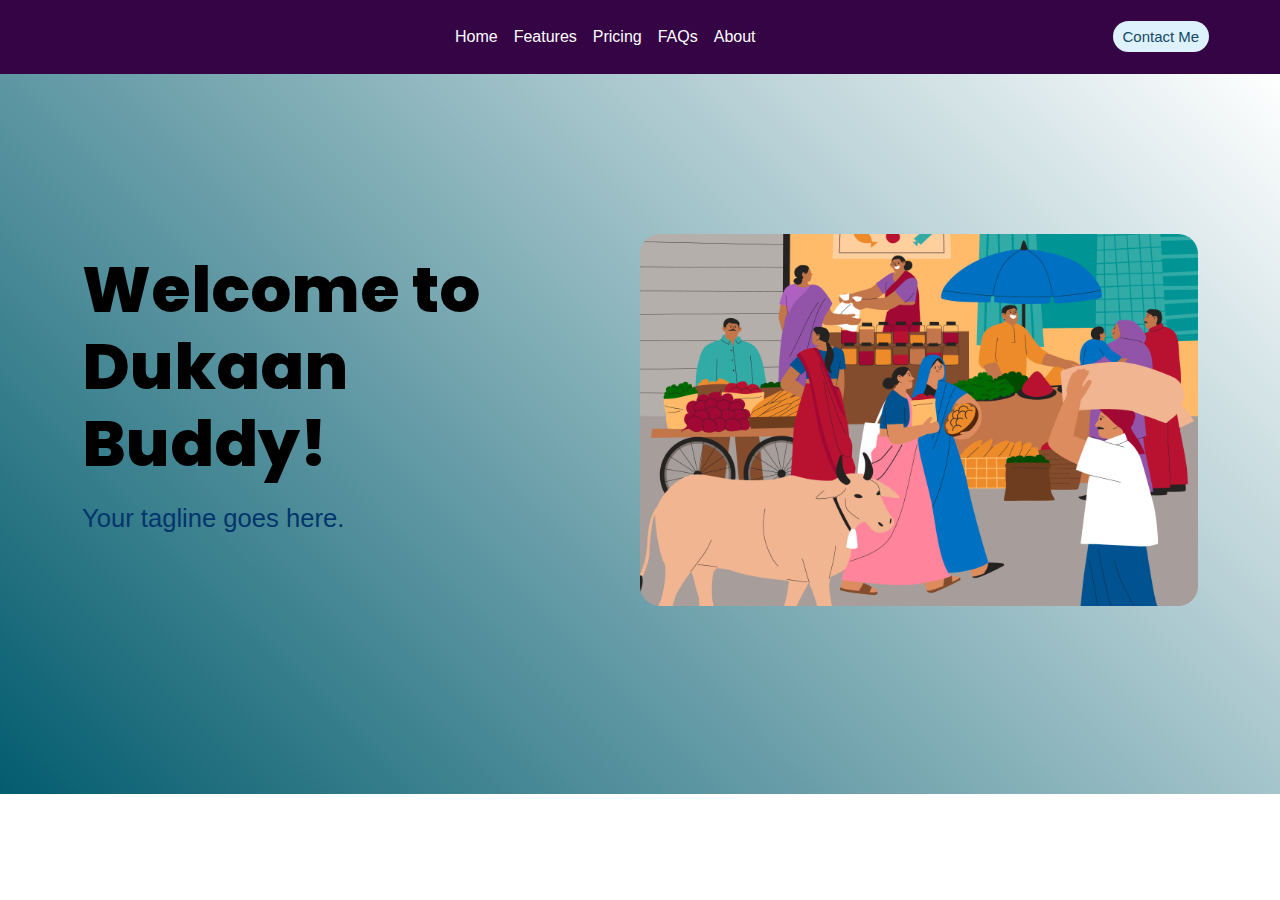
==== index.html @ 72bef822 "first commit" ====
<!DOCTYPE html>
<html lang="en">
<head>
    <meta charset="UTF-8">
    <meta name="viewport" content="width=device-width, initial-scale=1.0">
    <title>Dukaan Buddy</title>
    <link rel="stylesheet" href="https://cdn.jsdelivr.net/npm/bootstrap@5.3.0-alpha1/dist/css/bootstrap.min.css">
    <link rel="stylesheet" href="css/styles.css">
    <link rel="stylesheet" href="css/mediaqueries.css">
    <link rel="preconnect" href="https://fonts.googleapis.com">
    <link rel="preconnect" href="https://fonts.gstatic.com"  crossorigin>
    <link href="https://fonts.googleapis.com/css2?    family=Bevan:ital@0;1&family=Poppins:ital,wght@0,100;0,200;0,    300;0,400;0,500;0,600;0,700;0,800;0,900;1,100;1,200;1,300;1,    400;1,500;1,600;1,700;1,800;1,900&display=swap"     rel="stylesheet">

</head>
<body>
    <header>
        <nav class="navbar navbar-expand-lg">
            <div class="container">
                <a class="navbar-brand" href="#home">
                    <img src="images/dukan-buddy-logo.png" alt="">
                </a>
                <button class="navbar-toggler" type="button" data-bs-toggle="collapse" data-bs-target="#navbarNav" aria-controls="navbarNav" aria-expanded="false" aria-label="Toggle navigation">
                    <span class="navbar-toggler-icon"></span>
                </button>
                <div class="collapse navbar-collapse" id="navbarNav">
                    <ul class="navbar-nav mx-auto">
                        <li class="nav-item">
                            <a class="nav-link" href="#home">Home</a>
                        </li>
                        <li class="nav-item">
                            <a class="nav-link" href="#features">Features</a>
                        </li>
                        <li class="nav-item">
                            <a class="nav-link" href="#pricing">Pricing</a>
                        </li>
                        <li class="nav-item">
                            <a class="nav-link" href="#faq">FAQs</a>
                        </li>
                        <li class="nav-item">
                            <a class="nav-link" href="#about">About</a>
                        </li>
                    </ul>
                    <ul class="navbar-nav ms-auto">
                        <li class="nav-item">
                            <button class="contact-btn nav-link" href="#contact">Contact Me</button>
                        </li>
                    </ul>
                </div>
            </div>
        </nav>
    </header>

    <!-- Home Section -->
    <section id="home">
        <div class="container">
            <div class="home-text">
                <h1>Welcome to Dukaan Buddy!</h1>
                <p>Your tagline goes here.</p>
            </div>
            <div class="home-image">
                <img src="images/art.jpg" alt="Home Image" class="img-fluid">
            </div>
        </div>
        <div class="image-text-overlay"></div>
    </section>

    
    <script src="https://code.jquery.com/jquery-3.6.0.slim.min.js"></script>
    <script src="https://cdn.jsdelivr.net/npm/@popperjs/core@2.11.6/dist/umd/popper.min.js"></script>
    <script src="https://cdn.jsdelivr.net/npm/bootstrap@5.3.0-alpha1/dist/js/bootstrap.min.js"></script>

</body>
</html>
---- css/styles.css ----
/* General styles */
body {
    font-family: 'Roboto', sans-serif;
    line-height: 1.6;
    color: rgb(0, 0, 0);
    margin: 0;
    padding: 0;
}

h1, h2 {
    font-weight: normal;
    margin: 0 0 1rem 0;
}

p {
    margin: 0 0 1.5rem 0;
}

a {
    color: #007bff;
    text-decoration: none;
}

a:hover {
    text-decoration: underline;
}

ul {
    list-style-type: none;
    padding: 0;
    margin: 0;
}

li {
    margin: 0.5rem 0;
}

/* Navbar styles */
.navbar-brand {
    padding: 0;
}

.navbar-brand img {
    height: 3rem;
}

.navbar {
    /* background-color: #648094;        */
    /* background-color: rgb(1, 1, 40);     */
    background-color: rgb(52 4 69);    

}

.navbar-nav a {
    color: white;
}

.contact-btn {
    background-color: #DDF2FD;
    color: #164863;
    padding: 0.23rem 1rem;
    border: none;
    border-radius: 2.2rem;
    cursor: pointer;
    text-align: center;
    transition: background-color 0.3s;
    width: 113%;
    font-size: 15px;
}

.contact-btn:hover {
    background-color: #9BBEC8;
    color: #DDF2FD;
}



/* Home section styles */
#home {
    position: relative;
    padding: 10rem 0;
    height: 45rem;
    background: linear-gradient(45deg, #035c6e, white);
}

#home .container {
    display: flex;
    align-items: center;
    justify-content: space-between;
}

#home .home-text {
    max-width: 45%;
    margin-right: 2rem;
    color: white;
}

#home .home-text h1 {
    color: black;
    font-family: "Poppins", sans-serif;
    font-weight: 800;
    font-style: normal;
    font-size: 4rem;
    margin-bottom: 1rem;
}

#home .home-text p {
    color: #01356c;
    font-size: 1.6rem;
    margin-bottom: 3rem;
}

#home .home-image {
    max-width: 50%;
    border-radius: 0.25rem;
    margin-left: auto;
}

#home img{
    border-radius: 20px;
}
---- css/mediaqueries.css ----
@media (min-width: 992px) {
    .navbar-nav.mx-auto {
        width: 100%;
        justify-content: center;
    }
}

@media (max-width: 991.98px) {
    .contact-btn {
        width: 20%;
        text-align: center;
    }
}

@media (max-width: 767.98px) {
    #home h1 {
        font-size: 2rem;
    }

    #home p {
        font-size: 1.2rem;
    }

    #home img {
        width: 100%;
    }

    h1 {
        font-size: 2.5rem;
    }
}

/* @media screen and (max-width: 768px) {
} */

@media screen and (max-width: 480px) {
    h1 {
        font-size: 2rem;
    }
}

@media screen and (max-width: 320px) {
    h1 {
        font-size: 1.5rem;
    }
}
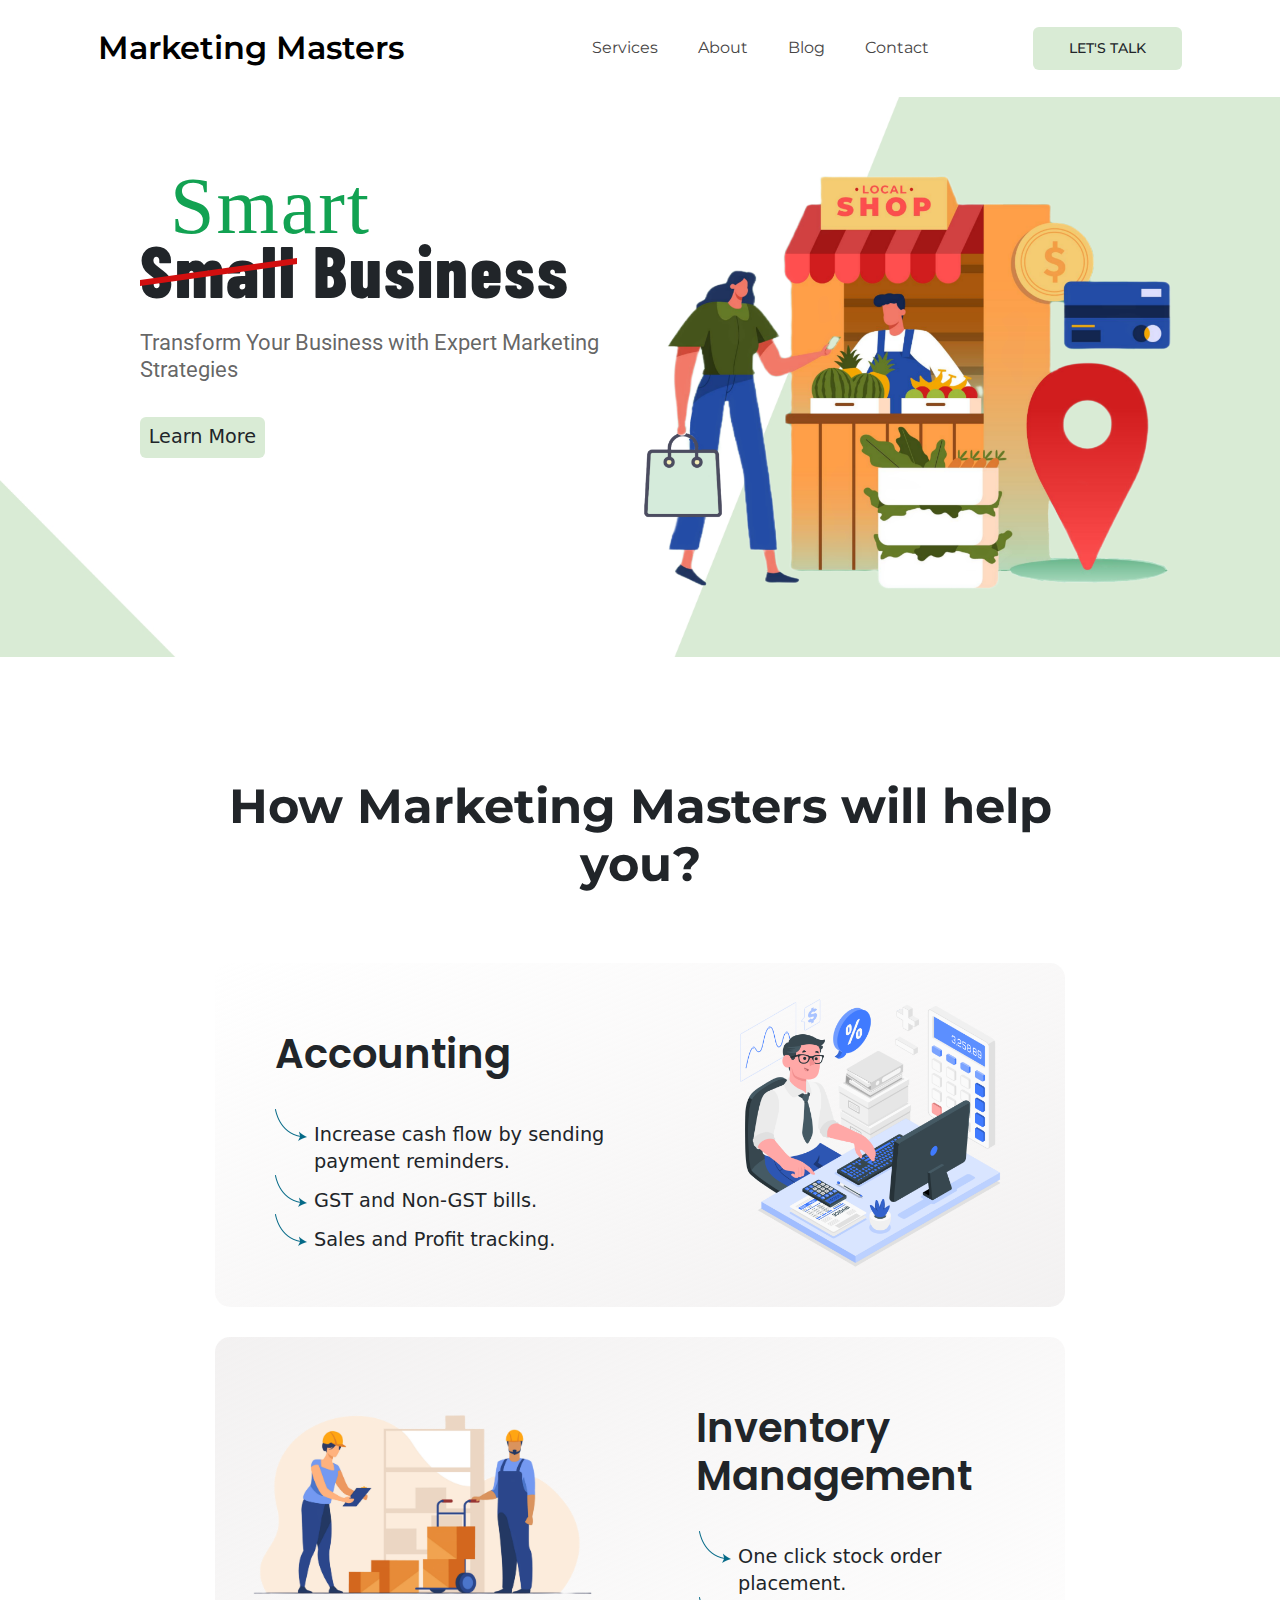
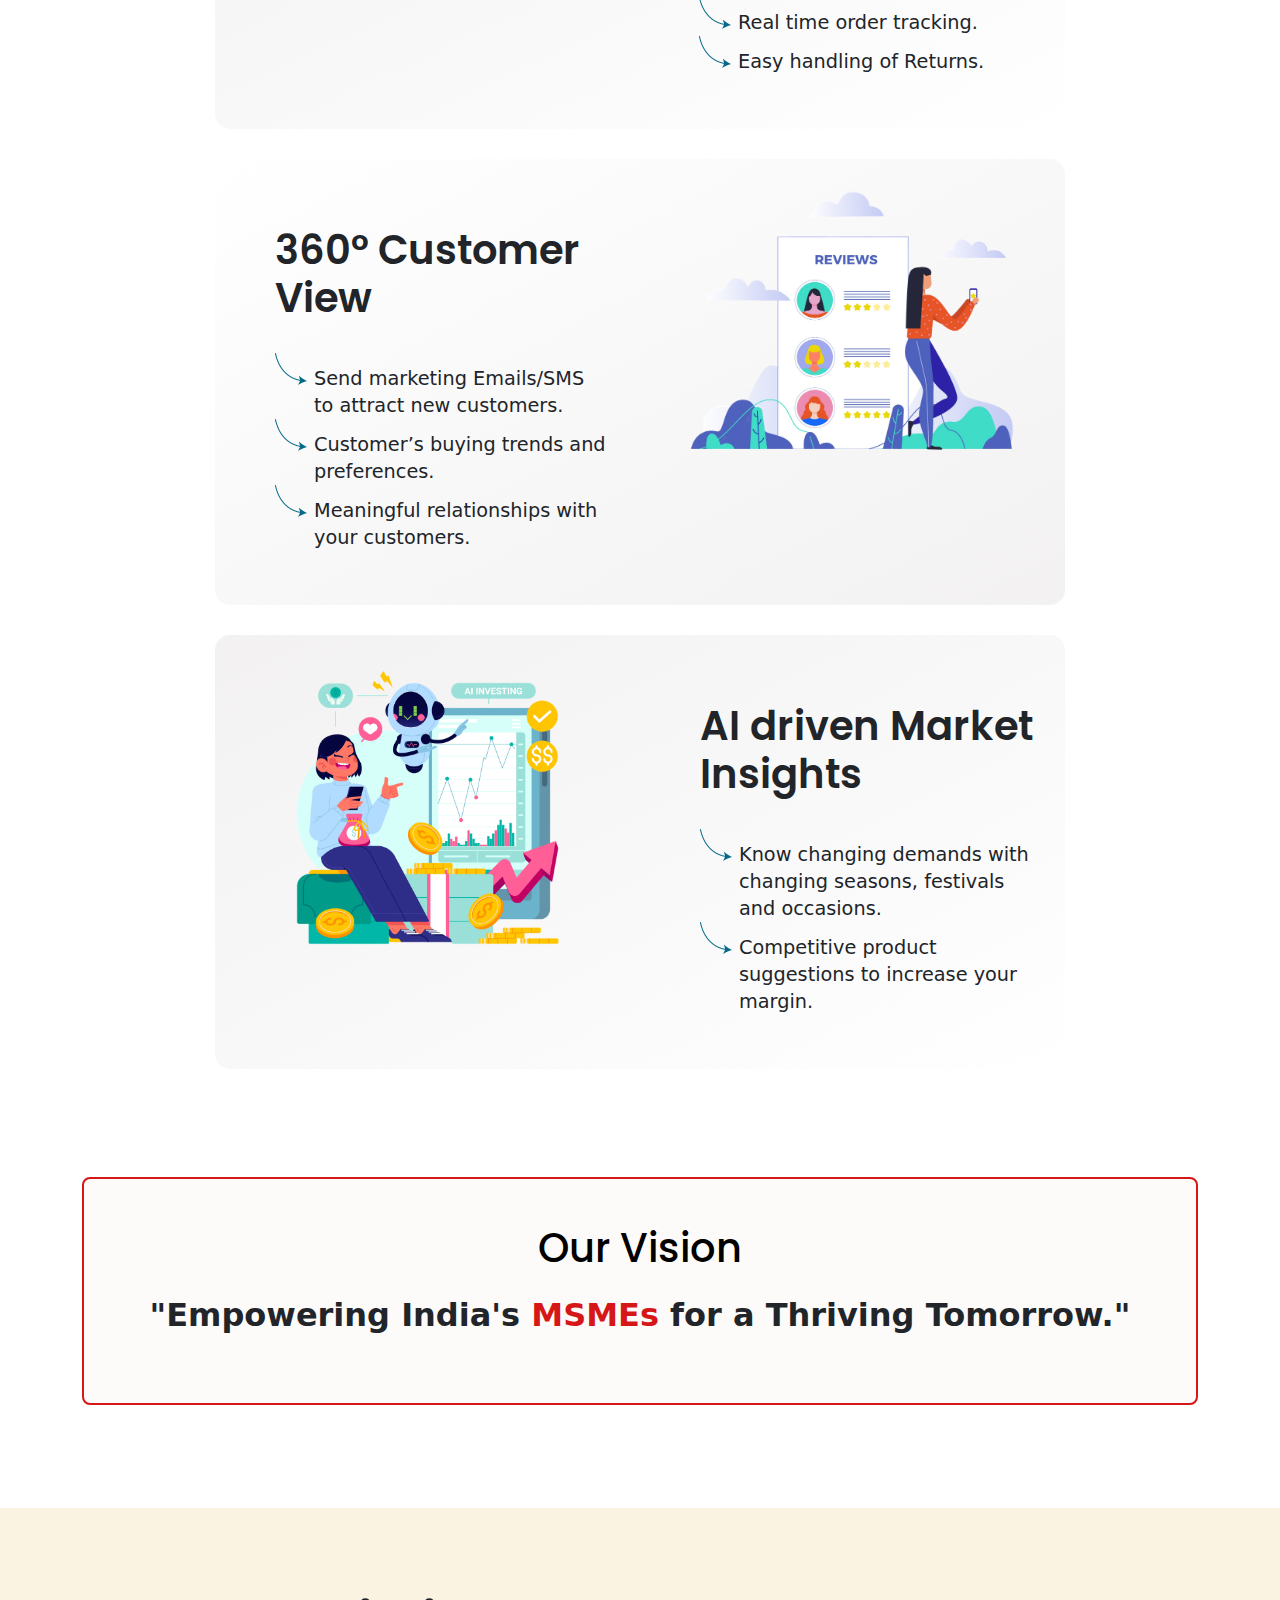
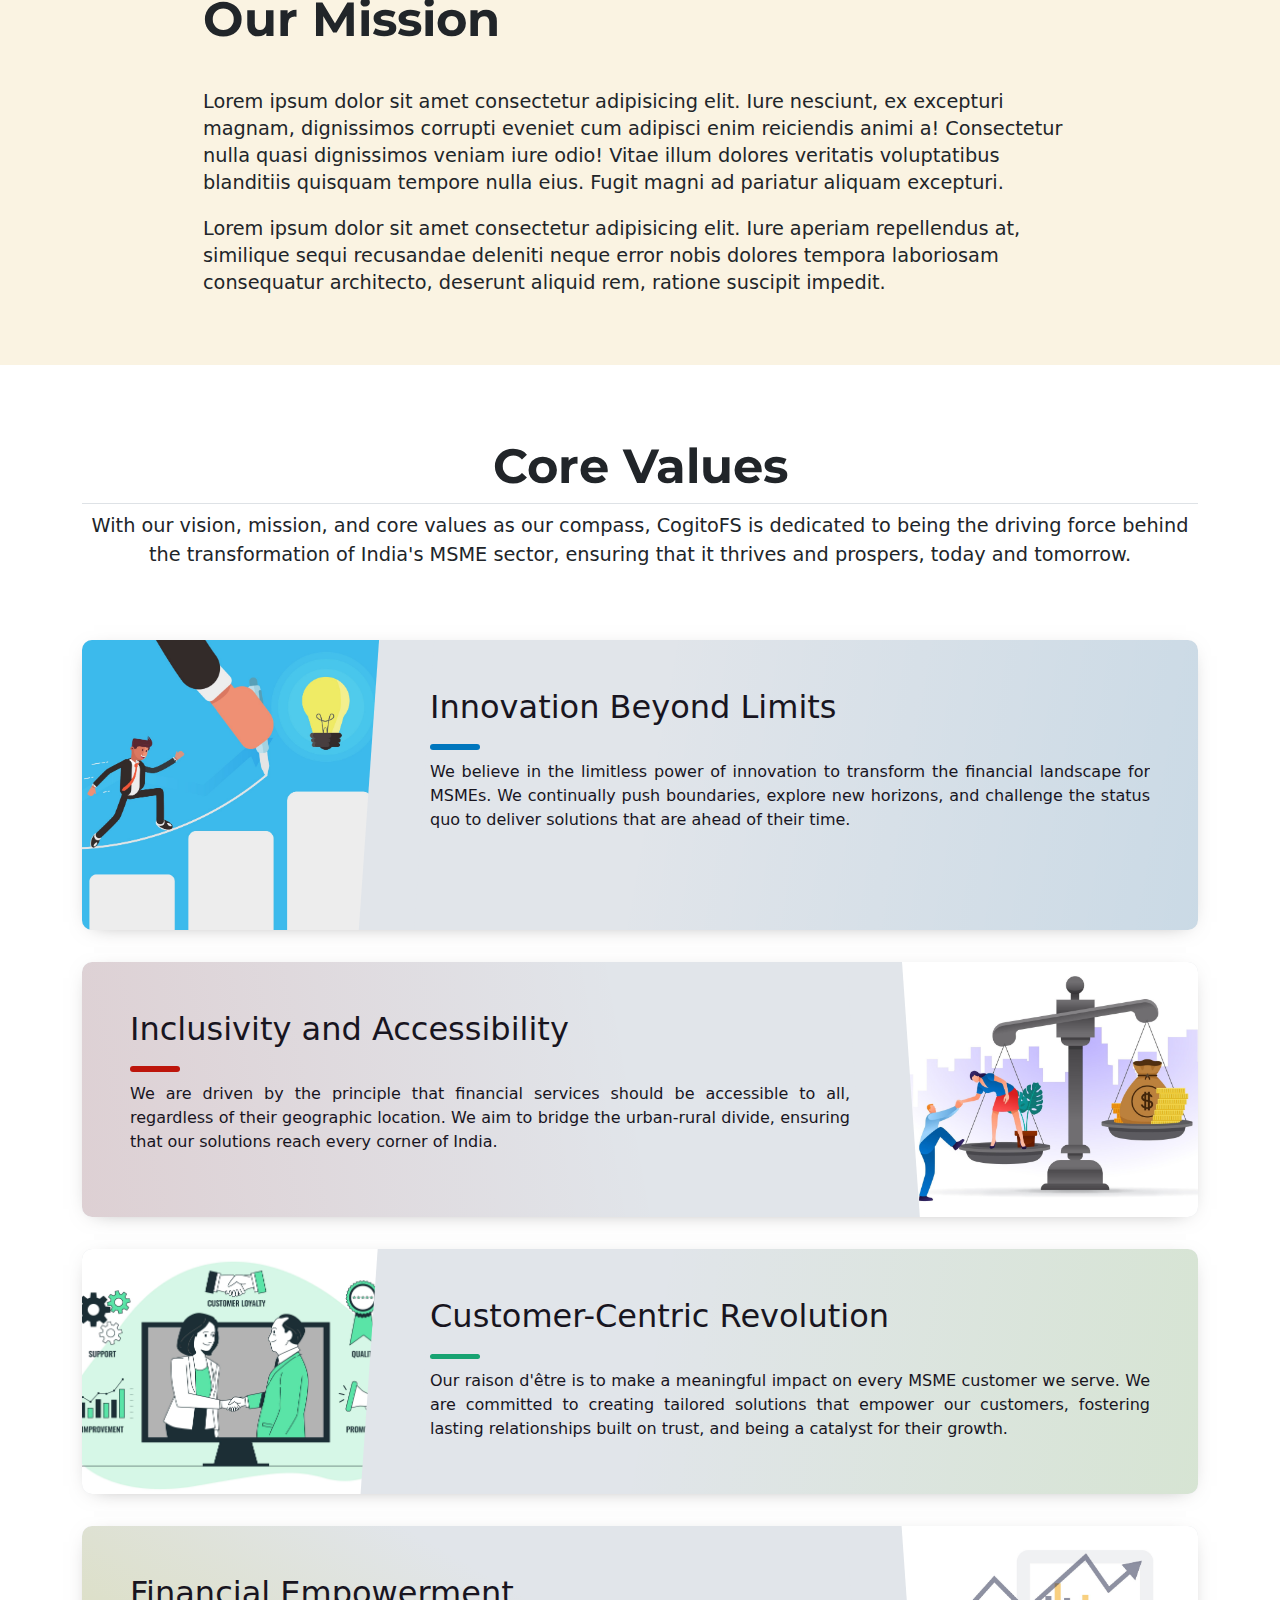
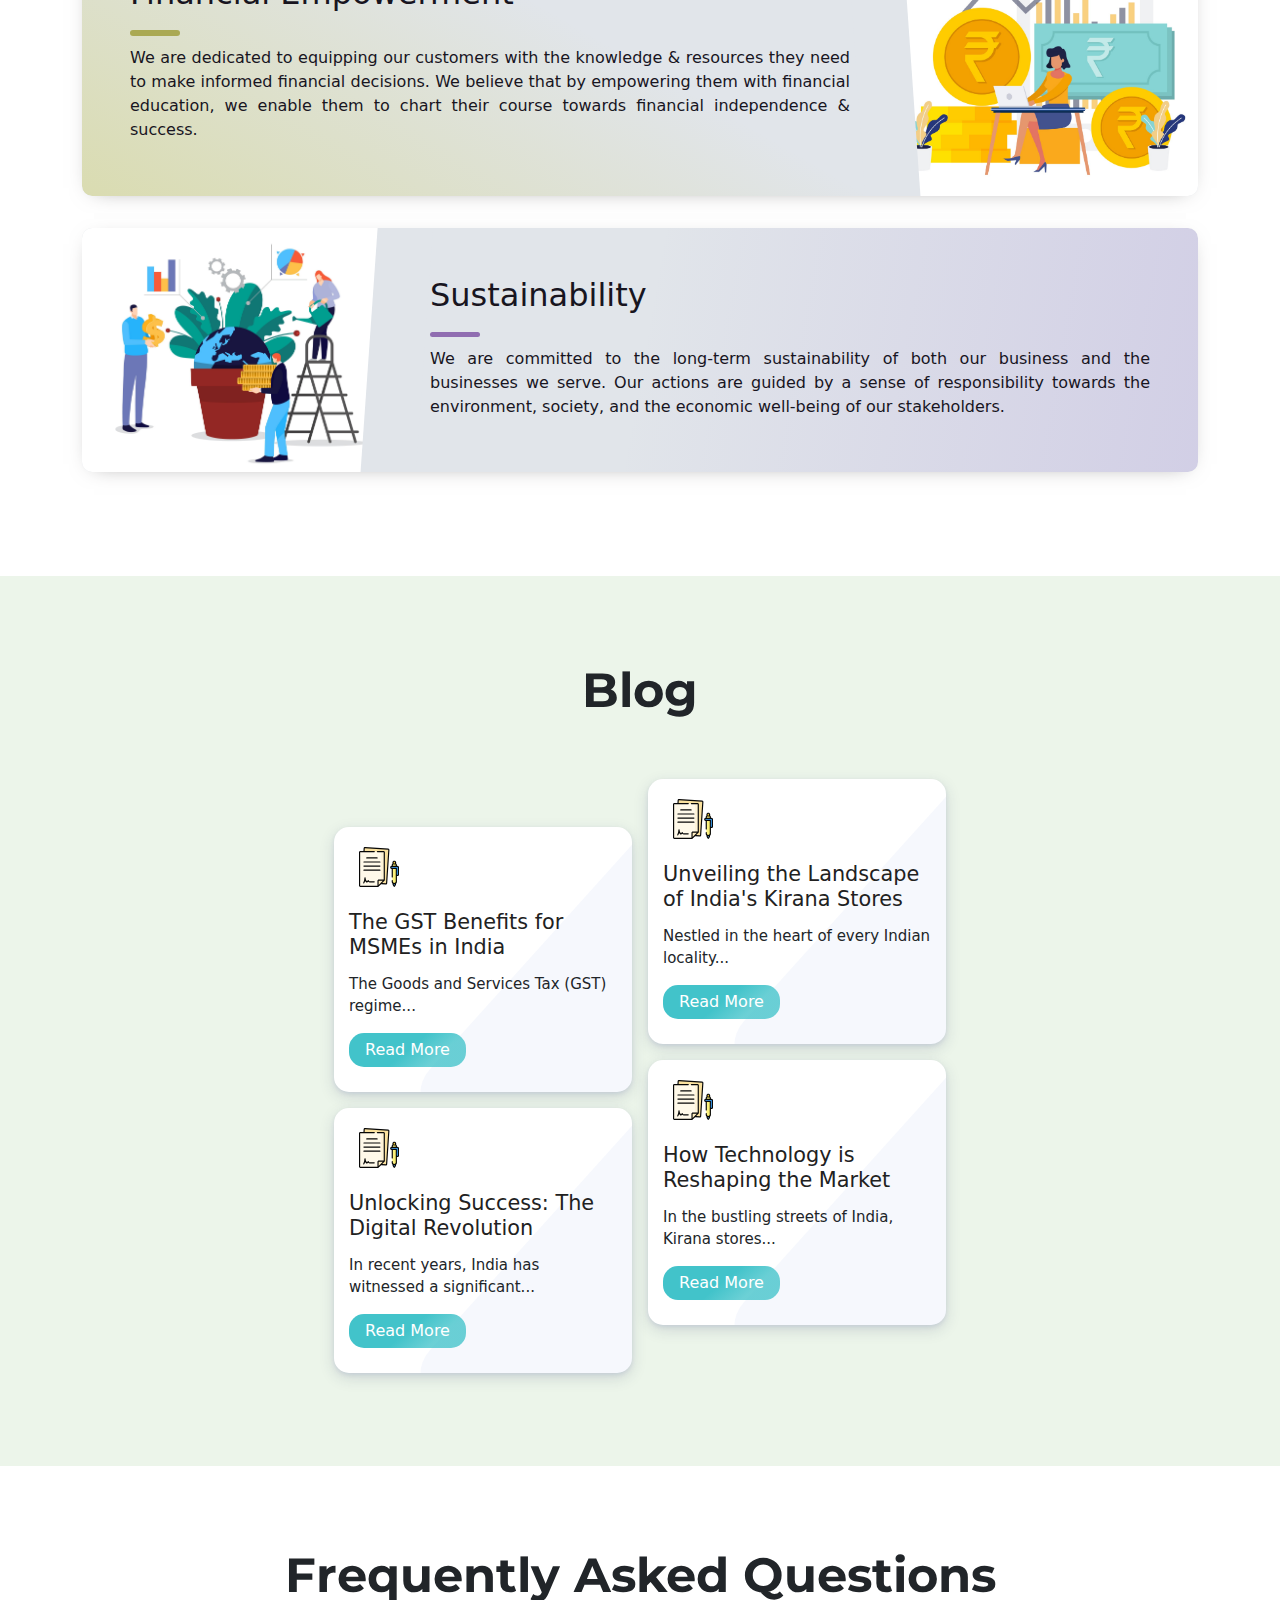
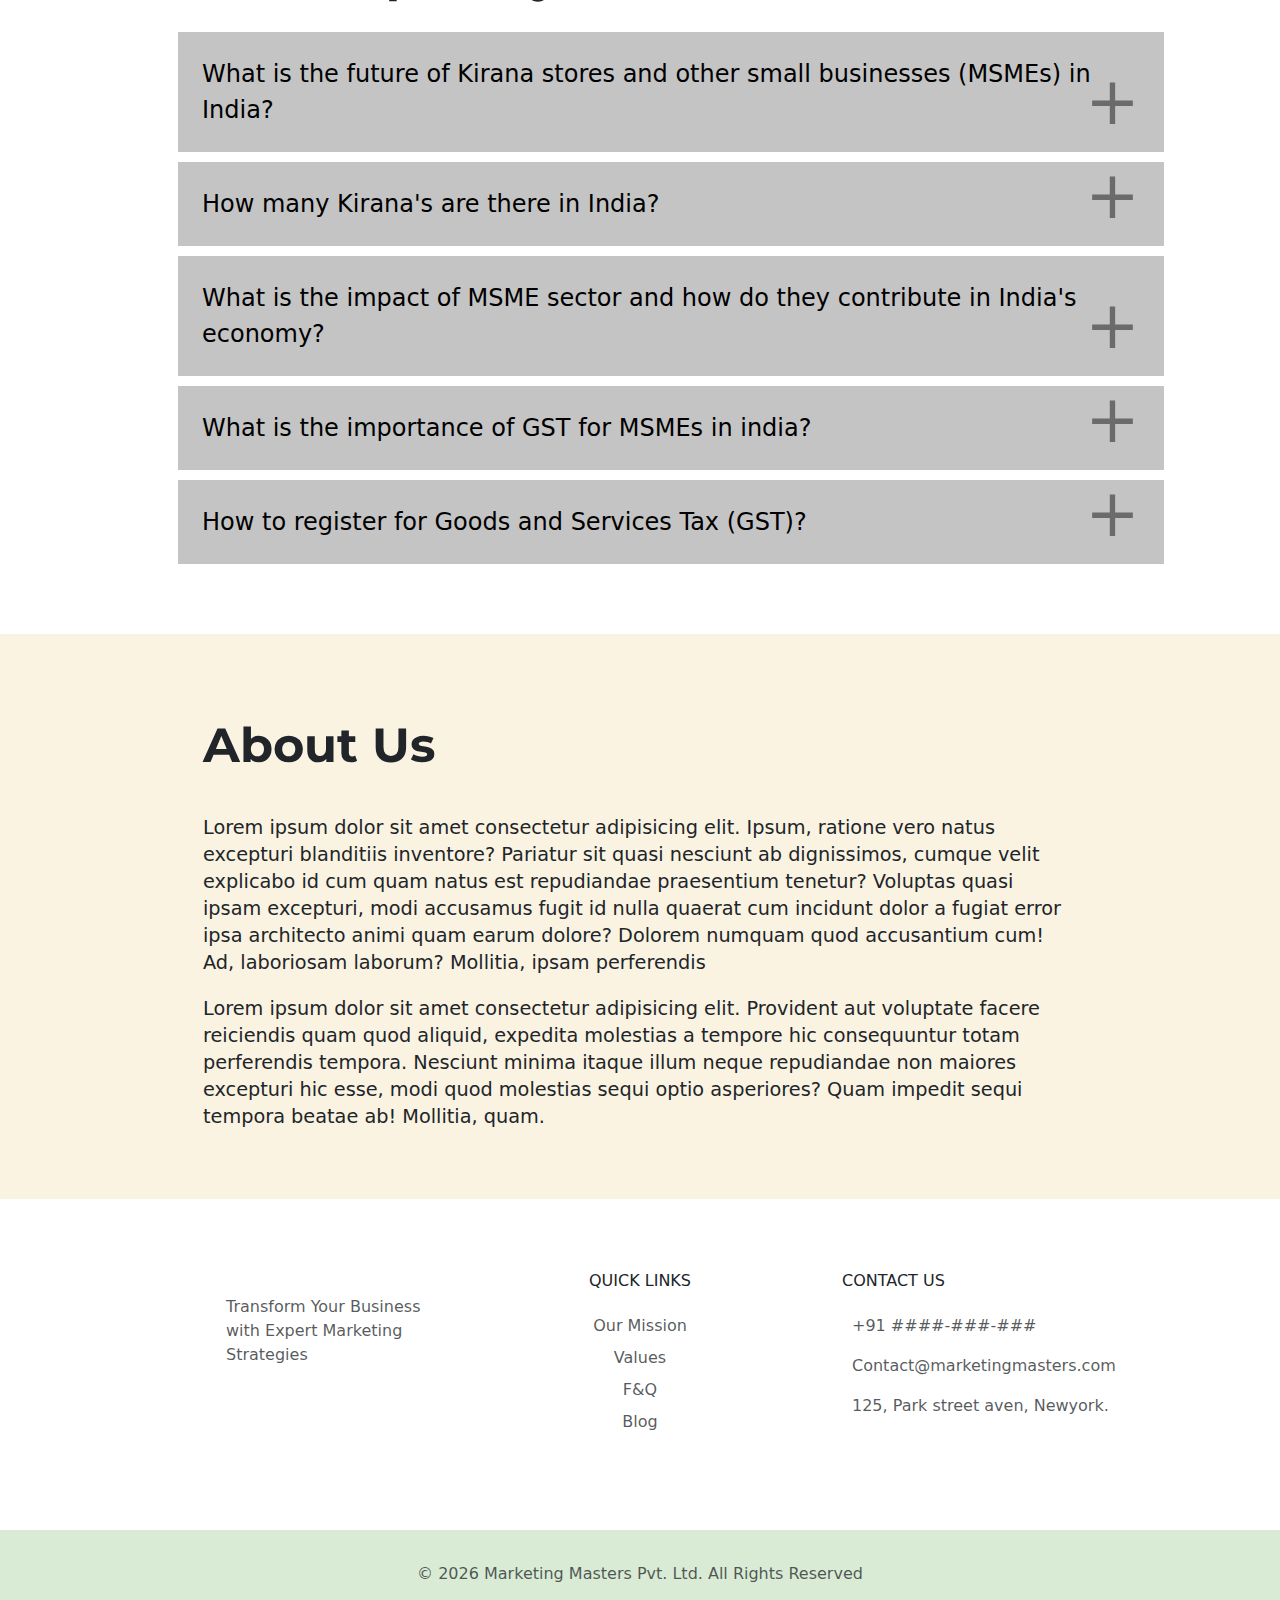
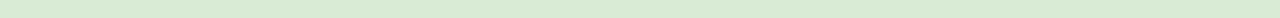
==== commit f27db0e2: "marketing masters updated" ====
--- a/index.html
+++ b/index.html
@@ -3,71 +3,585 @@
 <head>
     <meta charset="UTF-8">
     <meta name="viewport" content="width=device-width, initial-scale=1.0">
-    <title>Dukaan Buddy</title>
-    <link rel="stylesheet" href="https://cdn.jsdelivr.net/npm/bootstrap@5.3.0-alpha1/dist/css/bootstrap.min.css">
+    <title>Marketing Masters</title>
+    <meta name="author" content="Pranjal Lakhera">
+
+    <!-- Bootstrap -->
+    <link href="https://cdn.jsdelivr.net/npm/bootstrap@5.3.2/dist/css/bootstrap.min.css" rel="stylesheet">
+    <link href="https://getbootstrap.com/docs/5.3/assets/css/docs.css" rel="stylesheet">
+
+    <!-- CSS Stylingsheets -->
     <link rel="stylesheet" href="css/styles.css">
+
+    <!-- Media-Query Stylingsheets -->
     <link rel="stylesheet" href="css/mediaqueries.css">
+
+    <!-- Fonts -->
     <link rel="preconnect" href="https://fonts.googleapis.com">
-    <link rel="preconnect" href="https://fonts.gstatic.com"  crossorigin>
-    <link href="https://fonts.googleapis.com/css2?    family=Bevan:ital@0;1&family=Poppins:ital,wght@0,100;0,200;0,    300;0,400;0,500;0,600;0,700;0,800;0,900;1,100;1,200;1,300;1,    400;1,500;1,600;1,700;1,800;1,900&display=swap"     rel="stylesheet">
+    <link rel="preconnect" href="https://fonts.gstatic.com" crossorigin>
+    <link href="https://fonts.googleapis.com/css2?family=Barlow+Condensed:ital,wght@0,100;0,200;0,300;0,400;0,500;0,600;0,700;0,800;0,900;1,100;1,200;1,300;1,400;1,500;1,600;1,700;1,800;1,900&family=Bevan:ital@0;1&family=Gochi+Hand&family=Just+Another+Hand&family=Lato:ital,wght@0,100;0,300;0,400;0,700;0,900;1,100;1,300;1,400;1,700;1,900&family=Montserrat:ital,wght@0,100..900;1,100..900&family=Oswald:wght@200..700&family=Poppins:ital,wght@0,100;0,200;0,300;0,400;0,500;0,600;0,700;0,800;0,900;1,100;1,200;1,300;1,400;1,500;1,600;1,700;1,800;1,900&family=Roboto:ital,wght@0,100;0,300;0,400;0,500;0,700;0,900;1,100;1,300;1,400;1,500;1,700;1,900&display=swap" rel="stylesheet">
+    
+    <!-- Font Awesome -->
+    <script src="https://kit.fontawesome.com/43124feaf5.js" crossorigin="anonymous"></script>
 
 </head>
+
 <body>
-    <header>
-        <nav class="navbar navbar-expand-lg">
-            <div class="container">
-                <a class="navbar-brand" href="#home">
-                    <img src="images/dukan-buddy-logo.png" alt="">
-                </a>
-                <button class="navbar-toggler" type="button" data-bs-toggle="collapse" data-bs-target="#navbarNav" aria-controls="navbarNav" aria-expanded="false" aria-label="Toggle navigation">
-                    <span class="navbar-toggler-icon"></span>
-                </button>
-                <div class="collapse navbar-collapse" id="navbarNav">
-                    <ul class="navbar-nav mx-auto">
-                        <li class="nav-item">
-                            <a class="nav-link" href="#home">Home</a>
-                        </li>
-                        <li class="nav-item">
-                            <a class="nav-link" href="#features">Features</a>
-                        </li>
-                        <li class="nav-item">
-                            <a class="nav-link" href="#pricing">Pricing</a>
-                        </li>
-                        <li class="nav-item">
-                            <a class="nav-link" href="#faq">FAQs</a>
-                        </li>
-                        <li class="nav-item">
-                            <a class="nav-link" href="#about">About</a>
-                        </li>
-                    </ul>
-                    <ul class="navbar-nav ms-auto">
-                        <li class="nav-item">
-                            <button class="contact-btn nav-link" href="#contact">Contact Me</button>
-                        </li>
-                    </ul>
-                </div>
-            </div>
-        </nav>
-    </header>
-
-    <!-- Home Section -->
-    <section id="home">
-        <div class="container">
-            <div class="home-text">
-                <h1>Welcome to Dukaan Buddy!</h1>
-                <p>Your tagline goes here.</p>
-            </div>
-            <div class="home-image">
-                <img src="images/art.jpg" alt="Home Image" class="img-fluid">
-            </div>
-        </div>
-        <div class="image-text-overlay"></div>
+
+    <!-- Navbar --> 
+    <nav class="navbar sticky-top navbar-light navbar-expand-lg">
+      <div class="container-fluid">
+        <a class="navbar-brand navbar-brand-left" href="index.html">Marketing Masters</a>
+        <button class="navbar-toggler" type="button" data-bs-toggle="collapse" data-bs-target="#navbarNav" aria-controls="navbarNav" aria-expanded="false" aria-label="Toggle navigation">
+          <span class="navbar-toggler-icon"></span>
+        </button>
+        <div class="collapse navbar-collapse" id="navbarNav">
+          <ul class="navbar-nav ms-auto me-5 mb-2 mb-lg-0 nav-links-margin">
+            <!-- Navigation links -->
+            <li class="nav-item">
+              <a class="nav-link" href="#service">Services</a>
+            </li>
+            <li class="nav-item">
+              <a class="nav-link" href="#about-us">About</a>
+            </li>
+            <li class="nav-item">
+              <a class="nav-link" href="#blog">Blog</a>
+            </li>
+            <li class="nav-item">
+              <a class="nav-link" href="#footer">Contact</a>
+            </li>
+          </ul>
+          <ul class="navbar-nav ms-5">
+            <!-- LET'S TALK button -->
+            <button class="btn lets-talk-button" type="submit">LET'S TALK</button>
+          </ul>
+        </div>
+      </div>
+    </nav>
+    <!-- Ends -->
+
+    <!-- Home Page -->
+    <div id="home-page" class="home-page" style="background-image: url(images/bg.jpg);">
+      <div class="home-text">
+        <h1 class="smart-text">Smart</h1>
+        <p class="smallbusiness-text"><span class="cross">Small</span> Business</p>
+        <h3>Transform Your Business with Expert Marketing Strategies</h3>
+        <button type="button" class="btn home-button">Learn More</button>
+      </div>
+      <div class="home-image">
+        <img src="images/home-bg.png" alt="local-business-image">
+      </div>
+    </div>
+    <!-- Ends -->
+
+
+    <!-- Service Page -->
+    <section id="service" class="service-page">
+      <div class="container">
+        <h2>How Marketing Masters will help you?</h2>
+        <div class="row content acc-cust">
+           <div class="col-md-6 box">
+              <h3>Accounting</h3>
+              <ul>
+                <li style="list-style-image: url(images/curved-arrow.png);">Increase cash flow by sending payment reminders.</li>
+                <li style="list-style-image: url(images/curved-arrow.png);">GST and Non-GST bills.</li>
+                <li style="list-style-image: url(images/curved-arrow.png);">Sales and Profit tracking.</li>
+              </ul>
+           </div>
+           <div class="col-md-6 box">
+              <img class="service-img accounts-img" src="images/Accountant-amico.png" alt="accounting-img" />
+           </div>
+        </div>
+
+        <div class="row content inventory-row inv-ai">
+          <div class="col-md-6 box inventory-box">
+            <h3>Inventory Management</h3>
+            <ul>
+              <li style="list-style-image: url(images/curved-arrow.png);">One click stock order placement.</li>
+              <li style="list-style-image: url(images/curved-arrow.png);">Real time order tracking.</li>
+              <li style="list-style-image: url(images/curved-arrow.png);">Easy handling of Returns.</li>
+            </ul>
+          </div>
+          <div class="col-md-6 box">
+             <img class="service-img inventary-img" src="images/inventary.png"  alt="inventary-img"/>
+          </div>
+        </div>
+        
+        <div class="row content acc-cust">
+          <div class="col-md-6 box">
+            <h3>360° Customer View</h3>
+              <ul>
+                <li style="list-style-image: url(images/curved-arrow.png);">Send marketing Emails/SMS to attract new customers.</li>
+                <li style="list-style-image: url(images/curved-arrow.png);">Customer’s buying trends and preferences.</li>
+                <li style="list-style-image: url(images/curved-arrow.png);">Meaningful relationships with your customers.</li>
+              </ul>
+            </div>
+            <div class="col-md-6 box">
+              <img class="service-img customer-img" src="images/customer view.png" alt="customer-img"/>
+            </div>
+          </div>
+          
+          <div class="row content ai-driven-row inv-ai">
+            <div class="col-md-6 box ai-driven-box">
+              <h3>AI driven Market Insights</h3>
+              <ul>
+                <li style="list-style-image: url(images/curved-arrow.png);">Know changing demands with changing seasons, festivals and occasions.</li>
+                <li style="list-style-image: url(images/curved-arrow.png);">Competitive product suggestions to increase your margin.</li>
+              </ul>
+            </div>
+            <div class="col-md-6 box">
+               <img class="service-img ai-driven-img" src="images/Ai1.png"  alt="ai-driven-img"/>
+            </div>
+          </div>
+
+        </div>
     </section>
+    <!-- Ends -->
+
+
+    <!-- Vision Page -->
+    <section id="vision" class="vision-page">
+      <div class="container my-5">
+        <div class="text-center rounded-3 vision-box">
+          <h1 class="text-body-emphasis vision-title">Our Vision</h1>
+          <p class="lead vision-p">"Empowering India's <span>MSMEs</span> for a Thriving Tomorrow."</p>
+        </div>
+      </div>
+    </section>
+    <!-- Ends -->
+
+    <!-- Mission Page -->
+    <section id="mission" class="mission-page">
+      <div class="mission-text">
+        <h2>Our <span>Mission</span></h2>
+        <p>Lorem ipsum dolor sit amet consectetur adipisicing elit. Iure nesciunt, ex excepturi magnam, dignissimos corrupti eveniet cum adipisci enim reiciendis animi a! Consectetur nulla quasi dignissimos veniam iure odio! Vitae illum dolores veritatis voluptatibus blanditiis quisquam tempore nulla eius. Fugit magni ad pariatur aliquam excepturi.</p>
+        <p>Lorem ipsum dolor sit amet consectetur adipisicing elit. Iure aperiam repellendus at, similique sequi recusandae deleniti neque error nobis dolores tempora laboriosam consequatur architecto, deserunt aliquid rem, ratione suscipit impedit.</p>
+      </div>
+    </section>
+    <!-- Ends -->
+
+    <!-- Core Values -->
+    <section id="corevalue" class="corevalues-page">
+      <div class="container" id="hanging-icons">
+        <h2 class="pb-2 border-bottom corevalues-heading">Core Values</h2>
+        <p class="subheading">With our vision, mission, and core values as our compass, CogitoFS is dedicated to being the driving force behind the transformation of India's MSME sector, ensuring that it thrives and prospers, today and tomorrow.</p>
+        <article class="postcard light blue">
+            <img class="postcard__img" src="images/innovation.jpg" alt="innovation-img" />
+          <div class="postcard__text t-dark">
+            <h1 class="postcard__title blue">Innovation Beyond Limits</h1>
+            <div class="postcard__subtitle small">
+            </div>
+            <div class="postcard__bar"></div>
+            <div class="postcard__preview-txt">We believe in the limitless power of innovation to transform the financial landscape for MSMEs. We continually push boundaries, explore new horizons, and challenge the status quo to deliver solutions that are ahead of their time.</div>
+          </div>
+        </article>
+        <article class="postcard light red">
+            <img class="postcard__img" src="images/inclusivity.jpg" alt="inclusivity-img" />
+          <div class="postcard__text t-dark">
+            <h1 class="postcard__title red">Inclusivity and Accessibility</h1>
+            <div class="postcard__subtitle small">
+            </div>
+            <div class="postcard__bar"></div>
+            <div class="postcard__preview-txt">We are driven by the principle that financial services should be accessible to all, regardless of their geographic location. We aim to bridge the urban-rural divide, ensuring that our solutions reach every corner of India.</div>
+          </div>
+        </article>
+        <article class="postcard light green">
+            <img class="postcard__img" src="images/customer.jpg" alt="customer-img" />
+          <div class="postcard__text t-dark">
+            <h1 class="postcard__title green"><a href="#">Customer-Centric Revolution</a></h1>
+            <div class="postcard__subtitle small">
+            </div>
+            <div class="postcard__bar"></div>
+            <div class="postcard__preview-txt">Our raison d'être is to make a meaningful impact on every MSME customer we serve. We are committed to creating tailored solutions that empower our customers, fostering lasting relationships built on trust, and being a catalyst for their growth.</div>
+          </div>
+        </article>
+        <article class="postcard light yellow">
+            <img class="postcard__img" src="images/financial.jpg" alt="financial-img" />
+          <div class="postcard__text t-dark">
+            <h1 class="postcard__title yellow">Financial Empowerment</h1>
+            <div class="postcard__subtitle small">
+            </div>
+            <div class="postcard__bar"></div>
+            <div class="postcard__preview-txt">We are dedicated to equipping our customers with the knowledge & resources they need to make informed financial decisions. We believe that by empowering them with financial education, we enable them to chart their course towards financial independence & success.</div>
+          </div>
+        </article>
+        <article class="postcard light purple">
+            <img class="postcard__img" src="images/sustainability.jpg" alt="sustainability-img" />
+          <div class="postcard__text t-dark">
+            <h1 class="postcard__title yellow">Sustainability</h1>
+            <div class="postcard__subtitle small">
+            </div>
+            <div class="postcard__bar"></div>
+            <div class="postcard__preview-txt">We are committed to the long-term sustainability of both our business and the businesses we serve. Our actions are guided by a sense of responsibility towards the environment, society, and the economic well-being of our stakeholders.</div>
+          </div>
+        </article>
+      </div>
+    </section>
+    <!-- Ends -->
+
+    <!-- Blog Section -->
+    <section id="blog" class="blog-page">
+    <h2 class="corevalues-heading blog-heading"><span>Blog</span></h2>
+    <div class="section_our_solution">
+      <div class="row blog-row">
+        <div class="col-lg-12 col-md-12 col-sm-12">
+          <div class="our_solution_category">
+            <div class="solution_cards_box">
+              <div class="solution_card">
+                <div class="hover_color_bubble"></div>
+                <div class="so_top_icon">
+                  <svg id="Layer_1" enable-background="new 0 0 512 512" height="50" viewBox="0 0 512 512" width="40" xmlns="http://www.w3.org/2000/svg">
+                    <g>
+                      <g>
+                        <g>
+                          <g>
+                            <path d="m47.478 452.317 295.441 19.76c5.511.369 10.277-3.8 10.645-9.31l28.393-424.517c.369-5.511-3.8-10.276-9.31-10.645l-295.441-19.76c-5.511-.369-10.276 3.8-10.645 9.31l-28.394 424.517c-.368 5.511 3.8 10.277 9.311 10.645z" fill="#fae19e" />
+                          </g>
+                          <g>
+                            <g>
+                              <g>
+                                <g>
+                                  <g>
+                                    <path d="m17.5 504.177h226.14l79.96-79.605v-355.86c0-5.523-4.477-10-10-10h-296.1c-5.523 0-10 4.477-10 10v425.466c0 5.522 4.477 9.999 10 9.999z" fill="#fff9e9" />
+                                  </g>
+                                  <path d="m313.601 58.712h-40c5.523 0 10 4.477 10 10v355.861l-.258 40.078 40.258-40.078v-355.861c0-5.523-4.477-10-10-10z" fill="#fff4d6" />
+                                </g>
+                              </g>
+                            </g>
+                            <path d="m243.64 504.177v-70.253c0-5.523 4.477-10 10-10h69.96z" fill="#ffeec2" />
+                          </g>
+                        </g>
+                        <g>
+                          <path d="m468.636 248.58-33.372.165v-50.826c0-9.183 7.463-16.662 16.673-16.708h.007c9.217-.046 16.693 7.371 16.693 16.562v50.807z" fill="#fed23a" />
+                          <path d="m451.96 504.177c-10.362-10.277-16.196-24.263-16.208-38.857l-.062-73.973c0-.644.524-1.169 1.171-1.173l30.038-.149c.647-.003 1.171.517 1.171 1.161l.062 74.079c.012 14.531-5.749 28.472-16.015 38.756z" fill="#54b1ff" />
+                          <path d="m451.959 469.333h-.01c-14.434.072-26.14-11.542-26.14-25.935v-213.527c0-6.778 5.477-12.283 12.255-12.316l27.626-.137c6.826-.034 12.378 5.49 12.378 12.316v213.436c0 14.38-11.687 26.091-26.109 26.163z" fill="#fdf385" />
+                          <path d="m465.69 217.417-23.769.118c6.037.79 10.708 5.94 10.708 12.198v213.437c0 9.823-5.455 18.397-13.507 22.87 3.79 2.115 8.164 3.317 12.826 3.293h.01c14.422-.072 26.109-11.783 26.109-26.163v-213.436c.001-6.826-5.551-12.351-12.377-12.317z" fill="#faee6e" />
+                          <path d="m491.274 247.925-71.615.355c-7.305.036-13.226 5.968-13.226 13.248 0 7.281 5.921 13.153 13.226 13.117l58.389-.29v77.489c0 7.281 5.921 13.153 13.226 13.117 7.305-.036 13.226-5.968 13.226-13.248v-90.672c0-7.28-5.922-13.152-13.226-13.116z" fill="#54b1ff" />
+                          <g>
+                            <path d="m491.274 247.925-38.441.188-.167 26.311 25.381-.067v77.489c0 7.281 5.921 13.153 13.226 13.117 7.305-.036 13.226-5.968 13.226-13.248v-90.672c.001-7.282-5.921-13.154-13.225-13.118z" fill="#3da7ff" />
+                          </g>
+                        </g>
+                      </g>
+                      <g fill="#060606">
+                        <path d="m373.147 20.122-295.44-19.761c-9.631-.638-17.984 6.665-18.629 16.293l-2.311 34.557h-39.267c-9.649 0-17.5 7.851-17.5 17.5v425.466c0 9.649 7.851 17.5 17.5 17.5h226.141c1.96 0 3.902-.801 5.292-2.185l34.138-33.987c.347.074.701.133 1.065.157l58.282 3.898c9.302.614 18.005-6.952 18.629-16.293l28.393-424.515c.639-9.528-6.766-17.993-16.293-18.63zm-122.006 465.902v-52.1c0-1.378 1.122-2.5 2.5-2.5h51.9zm94.939-23.757c-.244 1.51-1.131 2.286-2.66 2.327l-46.28-3.096 31.752-31.611c1.414-1.407 2.209-3.32 2.209-5.315v-355.86c0-9.649-7.851-17.5-17.5-17.5h-77.993c-9.697 0-9.697 15 0 15h77.993c1.379 0 2.5 1.122 2.5 2.5v347.712h-62.46c-9.649 0-17.5 7.851-17.5 17.5v62.753h-218.641c-1.378 0-2.5-1.122-2.5-2.5v-425.465c0-1.378 1.122-2.5 2.5-2.5h178.168c9.697 0 9.697-15 0-15h-123.868l2.244-33.556c.244-1.511 1.131-2.286 2.661-2.327l295.44 19.76c1.511.244 2.287 1.131 2.328 2.661z" />
+                        <path d="m267.827 237.047h-204.553c-4.142 0-7.5 3.358-7.5 7.5s3.358 7.5 7.5 7.5h204.553c4.143 0 7.5-3.358 7.5-7.5s-3.357-7.5-7.5-7.5z" />
+                        <path d="m267.827 289.332h-204.553c-4.142 0-7.5 3.358-7.5 7.5s3.358 7.5 7.5 7.5h204.553c4.143 0 7.5-3.358 7.5-7.5s-3.357-7.5-7.5-7.5z" />
+                        <path d="m55.774 192.262c0 4.142 3.358 7.5 7.5 7.5h204.553c4.143 0 7.5-3.358 7.5-7.5s-3.357-7.5-7.5-7.5h-204.553c-4.142 0-7.5 3.358-7.5 7.5z" />
+                        <path d="m91.807 139.977c0 4.142 3.358 7.5 7.5 7.5h132.487c4.142 0 7.5-3.358 7.5-7.5s-3.358-7.5-7.5-7.5h-132.487c-4.142 0-7.5 3.358-7.5 7.5z" />
+                        <path d="m194.755 438.787c-13.489.036-26.978.065-40.467.086-4.534.007-9.067.013-13.6.016-8.215.006-13.75-1.643-15.59-10.679-1.556-7.64-12.364-6.613-14.464 0-5.19 16.337-13.774 9.936-18.582-1.053-4.797-10.963-6.027-23.233-8.122-34.9-1.54-8.573-14.506-6.17-14.732 1.994-.298 10.751-1.302 21.331-4.031 31.758-2.815 10.758-7.034 21.097-11.222 31.376-3.651 8.961 10.867 12.816 14.464 3.988 3.711-9.108 7.427-18.266 10.193-27.714 5.14 12.36 15.774 26.34 30.927 18.101 2.819-1.533 5.452-3.712 7.763-6.253 7.88 9.106 19.609 8.388 30.584 8.375 15.627-.02 31.254-.054 46.881-.095 9.649-.025 9.667-15.025-.002-15z" />
+                        <path d="m505.932 246.439c-3.897-3.878-9.255-5.867-14.695-6.014l-5.668.028v-10.719c0-6.529-3.878-13.427-9.433-16.862v-15.098c0-31.069-48.372-30.934-48.372.146v15.1c-5.659 3.498-9.455 9.741-9.455 16.852v10.982c-24.966 1.7-25.037 39.745.028 41.232.16 33.575.152 66.6-.028 100.737-.049 9.414 14.949 9.966 15 .079.18-34.166.188-67.22.029-100.823l37.211-.185s-.048 110.848-.048 160.784c0 24.338-37.219 24.5-37.219-.253l.013-13.677c.585-9.68-14.387-10.583-14.973-.904v12.834c0 11 3.402 20.316 9.988 26.869.586 15.693 7.198 30.878 18.369 41.956 3.205 3.18 7.642 2.208 10.744-.182 11.365-11.385 17.769-26.394 18.169-42.414 4.951-4.931 9.908-9.896 9.908-26.896l.006-68.351c12.97 3.689 26.494-6.348 26.494-19.946v-90.672c0-5.523-2.155-10.709-6.068-14.603zm-72.623-5.727v-10.841c0-2.219 1.523-4.08 3.573-4.633l30.025-.149c.84.208 1.615.605 2.243 1.231.915.911 1.419 2.123 1.419 3.414v10.794zm18.671-52c4.604 0 9.155 4.514 9.155 9.062v12.166l-18.372.091v-12.111c.001-5.053 4.133-9.183 9.217-9.208zm-.011 303.901c-3.487-4.942-6.009-10.531-7.417-16.406 2.322.503 4.674.765 7.027.765 2.627 0 5.253-.326 7.839-.957-1.374 5.964-3.892 11.587-7.449 16.598zm45.031-140.899c0 7.101-11.452 7.66-11.452.131 0 0 .013-70.974.021-77.48.005-4.196-3.483-7.509-7.558-7.509l-58.389.29c-7.242 0-7.073-11.331.074-11.366l71.615-.355c3.463.295 5.359 2.168 5.688 5.617v90.672z" />
+                      </g>
+                    </g>
+                  </svg>
+                </div>
+                <div class="solu_title">
+                  <h3>The GST Benefits for MSMEs in India</h3>
+                </div>
+                <div class="solu_description">
+                  <p>The Goods and Services Tax (GST) regime...</p>
+                  <button type="button" class="read_more_btn" onclick="window.open('blog1.html', '_blank')">Read More</button>
+                </div>
+              </div>
+              <div class="solution_card">
+                <div class="hover_color_bubble"></div>
+                <div class="so_top_icon">
+                  <svg id="Layer_1" enable-background="new 0 0 512 512" height="50" viewBox="0 0 512 512" width="40" xmlns="http://www.w3.org/2000/svg">
+                    <g>
+                      <g>
+                        <g>
+                          <g>
+                            <path d="m47.478 452.317 295.441 19.76c5.511.369 10.277-3.8 10.645-9.31l28.393-424.517c.369-5.511-3.8-10.276-9.31-10.645l-295.441-19.76c-5.511-.369-10.276 3.8-10.645 9.31l-28.394 424.517c-.368 5.511 3.8 10.277 9.311 10.645z" fill="#fae19e" />
+                          </g>
+                          <g>
+                            <g>
+                              <g>
+                                <g>
+                                  <g>
+                                    <path d="m17.5 504.177h226.14l79.96-79.605v-355.86c0-5.523-4.477-10-10-10h-296.1c-5.523 0-10 4.477-10 10v425.466c0 5.522 4.477 9.999 10 9.999z" fill="#fff9e9" />
+                                  </g>
+                                  <path d="m313.601 58.712h-40c5.523 0 10 4.477 10 10v355.861l-.258 40.078 40.258-40.078v-355.861c0-5.523-4.477-10-10-10z" fill="#fff4d6" />
+                                </g>
+                              </g>
+                            </g>
+                            <path d="m243.64 504.177v-70.253c0-5.523 4.477-10 10-10h69.96z" fill="#ffeec2" />
+                          </g>
+                        </g>
+                        <g>
+                          <path d="m468.636 248.58-33.372.165v-50.826c0-9.183 7.463-16.662 16.673-16.708h.007c9.217-.046 16.693 7.371 16.693 16.562v50.807z" fill="#fed23a" />
+                          <path d="m451.96 504.177c-10.362-10.277-16.196-24.263-16.208-38.857l-.062-73.973c0-.644.524-1.169 1.171-1.173l30.038-.149c.647-.003 1.171.517 1.171 1.161l.062 74.079c.012 14.531-5.749 28.472-16.015 38.756z" fill="#54b1ff" />
+                          <path d="m451.959 469.333h-.01c-14.434.072-26.14-11.542-26.14-25.935v-213.527c0-6.778 5.477-12.283 12.255-12.316l27.626-.137c6.826-.034 12.378 5.49 12.378 12.316v213.436c0 14.38-11.687 26.091-26.109 26.163z" fill="#fdf385" />
+                          <path d="m465.69 217.417-23.769.118c6.037.79 10.708 5.94 10.708 12.198v213.437c0 9.823-5.455 18.397-13.507 22.87 3.79 2.115 8.164 3.317 12.826 3.293h.01c14.422-.072 26.109-11.783 26.109-26.163v-213.436c.001-6.826-5.551-12.351-12.377-12.317z" fill="#faee6e" />
+                          <path d="m491.274 247.925-71.615.355c-7.305.036-13.226 5.968-13.226 13.248 0 7.281 5.921 13.153 13.226 13.117l58.389-.29v77.489c0 7.281 5.921 13.153 13.226 13.117 7.305-.036 13.226-5.968 13.226-13.248v-90.672c0-7.28-5.922-13.152-13.226-13.116z" fill="#54b1ff" />
+                          <g>
+                            <path d="m491.274 247.925-38.441.188-.167 26.311 25.381-.067v77.489c0 7.281 5.921 13.153 13.226 13.117 7.305-.036 13.226-5.968 13.226-13.248v-90.672c.001-7.282-5.921-13.154-13.225-13.118z" fill="#3da7ff" />
+                          </g>
+                        </g>
+                      </g>
+                      <g fill="#060606">
+                        <path d="m373.147 20.122-295.44-19.761c-9.631-.638-17.984 6.665-18.629 16.293l-2.311 34.557h-39.267c-9.649 0-17.5 7.851-17.5 17.5v425.466c0 9.649 7.851 17.5 17.5 17.5h226.141c1.96 0 3.902-.801 5.292-2.185l34.138-33.987c.347.074.701.133 1.065.157l58.282 3.898c9.302.614 18.005-6.952 18.629-16.293l28.393-424.515c.639-9.528-6.766-17.993-16.293-18.63zm-122.006 465.902v-52.1c0-1.378 1.122-2.5 2.5-2.5h51.9zm94.939-23.757c-.244 1.51-1.131 2.286-2.66 2.327l-46.28-3.096 31.752-31.611c1.414-1.407 2.209-3.32 2.209-5.315v-355.86c0-9.649-7.851-17.5-17.5-17.5h-77.993c-9.697 0-9.697 15 0 15h77.993c1.379 0 2.5 1.122 2.5 2.5v347.712h-62.46c-9.649 0-17.5 7.851-17.5 17.5v62.753h-218.641c-1.378 0-2.5-1.122-2.5-2.5v-425.465c0-1.378 1.122-2.5 2.5-2.5h178.168c9.697 0 9.697-15 0-15h-123.868l2.244-33.556c.244-1.511 1.131-2.286 2.661-2.327l295.44 19.76c1.511.244 2.287 1.131 2.328 2.661z" />
+                        <path d="m267.827 237.047h-204.553c-4.142 0-7.5 3.358-7.5 7.5s3.358 7.5 7.5 7.5h204.553c4.143 0 7.5-3.358 7.5-7.5s-3.357-7.5-7.5-7.5z" />
+                        <path d="m267.827 289.332h-204.553c-4.142 0-7.5 3.358-7.5 7.5s3.358 7.5 7.5 7.5h204.553c4.143 0 7.5-3.358 7.5-7.5s-3.357-7.5-7.5-7.5z" />
+                        <path d="m55.774 192.262c0 4.142 3.358 7.5 7.5 7.5h204.553c4.143 0 7.5-3.358 7.5-7.5s-3.357-7.5-7.5-7.5h-204.553c-4.142 0-7.5 3.358-7.5 7.5z" />
+                        <path d="m91.807 139.977c0 4.142 3.358 7.5 7.5 7.5h132.487c4.142 0 7.5-3.358 7.5-7.5s-3.358-7.5-7.5-7.5h-132.487c-4.142 0-7.5 3.358-7.5 7.5z" />
+                        <path d="m194.755 438.787c-13.489.036-26.978.065-40.467.086-4.534.007-9.067.013-13.6.016-8.215.006-13.75-1.643-15.59-10.679-1.556-7.64-12.364-6.613-14.464 0-5.19 16.337-13.774 9.936-18.582-1.053-4.797-10.963-6.027-23.233-8.122-34.9-1.54-8.573-14.506-6.17-14.732 1.994-.298 10.751-1.302 21.331-4.031 31.758-2.815 10.758-7.034 21.097-11.222 31.376-3.651 8.961 10.867 12.816 14.464 3.988 3.711-9.108 7.427-18.266 10.193-27.714 5.14 12.36 15.774 26.34 30.927 18.101 2.819-1.533 5.452-3.712 7.763-6.253 7.88 9.106 19.609 8.388 30.584 8.375 15.627-.02 31.254-.054 46.881-.095 9.649-.025 9.667-15.025-.002-15z" />
+                        <path d="m505.932 246.439c-3.897-3.878-9.255-5.867-14.695-6.014l-5.668.028v-10.719c0-6.529-3.878-13.427-9.433-16.862v-15.098c0-31.069-48.372-30.934-48.372.146v15.1c-5.659 3.498-9.455 9.741-9.455 16.852v10.982c-24.966 1.7-25.037 39.745.028 41.232.16 33.575.152 66.6-.028 100.737-.049 9.414 14.949 9.966 15 .079.18-34.166.188-67.22.029-100.823l37.211-.185s-.048 110.848-.048 160.784c0 24.338-37.219 24.5-37.219-.253l.013-13.677c.585-9.68-14.387-10.583-14.973-.904v12.834c0 11 3.402 20.316 9.988 26.869.586 15.693 7.198 30.878 18.369 41.956 3.205 3.18 7.642 2.208 10.744-.182 11.365-11.385 17.769-26.394 18.169-42.414 4.951-4.931 9.908-9.896 9.908-26.896l.006-68.351c12.97 3.689 26.494-6.348 26.494-19.946v-90.672c0-5.523-2.155-10.709-6.068-14.603zm-72.623-5.727v-10.841c0-2.219 1.523-4.08 3.573-4.633l30.025-.149c.84.208 1.615.605 2.243 1.231.915.911 1.419 2.123 1.419 3.414v10.794zm18.671-52c4.604 0 9.155 4.514 9.155 9.062v12.166l-18.372.091v-12.111c.001-5.053 4.133-9.183 9.217-9.208zm-.011 303.901c-3.487-4.942-6.009-10.531-7.417-16.406 2.322.503 4.674.765 7.027.765 2.627 0 5.253-.326 7.839-.957-1.374 5.964-3.892 11.587-7.449 16.598zm45.031-140.899c0 7.101-11.452 7.66-11.452.131 0 0 .013-70.974.021-77.48.005-4.196-3.483-7.509-7.558-7.509l-58.389.29c-7.242 0-7.073-11.331.074-11.366l71.615-.355c3.463.295 5.359 2.168 5.688 5.617v90.672z" />
+                      </g>
+                    </g>
+                  </svg>
+                </div>
+                <div class="solu_title">
+                  <h3>Unlocking Success: The Digital Revolution</h3>
+                </div>
+                <div class="solu_description">
+                  <p>In recent years, India has witnessed a significant...</p>
+                  <button type="button" class="read_more_btn" onclick="window.open('blog3.html', '_blank')">Read More</button>
+                </div>
+              </div>
+            </div>
+
+            <div class="solution_cards_box sol_card_top_3">
+              <div class="solution_card">
+                <div class="hover_color_bubble"></div>
+                <div class="so_top_icon">
+                  <svg id="Layer_1" enable-background="new 0 0 512 512" height="50" viewBox="0 0 512 512" width="40" xmlns="http://www.w3.org/2000/svg">
+                    <g>
+                      <g>
+                        <g>
+                          <g>
+                            <path d="m47.478 452.317 295.441 19.76c5.511.369 10.277-3.8 10.645-9.31l28.393-424.517c.369-5.511-3.8-10.276-9.31-10.645l-295.441-19.76c-5.511-.369-10.276 3.8-10.645 9.31l-28.394 424.517c-.368 5.511 3.8 10.277 9.311 10.645z" fill="#fae19e" />
+                          </g>
+                          <g>
+                            <g>
+                              <g>
+                                <g>
+                                  <g>
+                                    <path d="m17.5 504.177h226.14l79.96-79.605v-355.86c0-5.523-4.477-10-10-10h-296.1c-5.523 0-10 4.477-10 10v425.466c0 5.522 4.477 9.999 10 9.999z" fill="#fff9e9" />
+                                  </g>
+                                  <path d="m313.601 58.712h-40c5.523 0 10 4.477 10 10v355.861l-.258 40.078 40.258-40.078v-355.861c0-5.523-4.477-10-10-10z" fill="#fff4d6" />
+                                </g>
+                              </g>
+                            </g>
+                            <path d="m243.64 504.177v-70.253c0-5.523 4.477-10 10-10h69.96z" fill="#ffeec2" />
+                          </g>
+                        </g>
+                        <g>
+                          <path d="m468.636 248.58-33.372.165v-50.826c0-9.183 7.463-16.662 16.673-16.708h.007c9.217-.046 16.693 7.371 16.693 16.562v50.807z" fill="#fed23a" />
+                          <path d="m451.96 504.177c-10.362-10.277-16.196-24.263-16.208-38.857l-.062-73.973c0-.644.524-1.169 1.171-1.173l30.038-.149c.647-.003 1.171.517 1.171 1.161l.062 74.079c.012 14.531-5.749 28.472-16.015 38.756z" fill="#54b1ff" />
+                          <path d="m451.959 469.333h-.01c-14.434.072-26.14-11.542-26.14-25.935v-213.527c0-6.778 5.477-12.283 12.255-12.316l27.626-.137c6.826-.034 12.378 5.49 12.378 12.316v213.436c0 14.38-11.687 26.091-26.109 26.163z" fill="#fdf385" />
+                          <path d="m465.69 217.417-23.769.118c6.037.79 10.708 5.94 10.708 12.198v213.437c0 9.823-5.455 18.397-13.507 22.87 3.79 2.115 8.164 3.317 12.826 3.293h.01c14.422-.072 26.109-11.783 26.109-26.163v-213.436c.001-6.826-5.551-12.351-12.377-12.317z" fill="#faee6e" />
+                          <path d="m491.274 247.925-71.615.355c-7.305.036-13.226 5.968-13.226 13.248 0 7.281 5.921 13.153 13.226 13.117l58.389-.29v77.489c0 7.281 5.921 13.153 13.226 13.117 7.305-.036 13.226-5.968 13.226-13.248v-90.672c0-7.28-5.922-13.152-13.226-13.116z" fill="#54b1ff" />
+                          <g>
+                            <path d="m491.274 247.925-38.441.188-.167 26.311 25.381-.067v77.489c0 7.281 5.921 13.153 13.226 13.117 7.305-.036 13.226-5.968 13.226-13.248v-90.672c.001-7.282-5.921-13.154-13.225-13.118z" fill="#3da7ff" />
+                          </g>
+                        </g>
+                      </g>
+                      <g fill="#060606">
+                        <path d="m373.147 20.122-295.44-19.761c-9.631-.638-17.984 6.665-18.629 16.293l-2.311 34.557h-39.267c-9.649 0-17.5 7.851-17.5 17.5v425.466c0 9.649 7.851 17.5 17.5 17.5h226.141c1.96 0 3.902-.801 5.292-2.185l34.138-33.987c.347.074.701.133 1.065.157l58.282 3.898c9.302.614 18.005-6.952 18.629-16.293l28.393-424.515c.639-9.528-6.766-17.993-16.293-18.63zm-122.006 465.902v-52.1c0-1.378 1.122-2.5 2.5-2.5h51.9zm94.939-23.757c-.244 1.51-1.131 2.286-2.66 2.327l-46.28-3.096 31.752-31.611c1.414-1.407 2.209-3.32 2.209-5.315v-355.86c0-9.649-7.851-17.5-17.5-17.5h-77.993c-9.697 0-9.697 15 0 15h77.993c1.379 0 2.5 1.122 2.5 2.5v347.712h-62.46c-9.649 0-17.5 7.851-17.5 17.5v62.753h-218.641c-1.378 0-2.5-1.122-2.5-2.5v-425.465c0-1.378 1.122-2.5 2.5-2.5h178.168c9.697 0 9.697-15 0-15h-123.868l2.244-33.556c.244-1.511 1.131-2.286 2.661-2.327l295.44 19.76c1.511.244 2.287 1.131 2.328 2.661z" />
+                        <path d="m267.827 237.047h-204.553c-4.142 0-7.5 3.358-7.5 7.5s3.358 7.5 7.5 7.5h204.553c4.143 0 7.5-3.358 7.5-7.5s-3.357-7.5-7.5-7.5z" />
+                        <path d="m267.827 289.332h-204.553c-4.142 0-7.5 3.358-7.5 7.5s3.358 7.5 7.5 7.5h204.553c4.143 0 7.5-3.358 7.5-7.5s-3.357-7.5-7.5-7.5z" />
+                        <path d="m55.774 192.262c0 4.142 3.358 7.5 7.5 7.5h204.553c4.143 0 7.5-3.358 7.5-7.5s-3.357-7.5-7.5-7.5h-204.553c-4.142 0-7.5 3.358-7.5 7.5z" />
+                        <path d="m91.807 139.977c0 4.142 3.358 7.5 7.5 7.5h132.487c4.142 0 7.5-3.358 7.5-7.5s-3.358-7.5-7.5-7.5h-132.487c-4.142 0-7.5 3.358-7.5 7.5z" />
+                        <path d="m194.755 438.787c-13.489.036-26.978.065-40.467.086-4.534.007-9.067.013-13.6.016-8.215.006-13.75-1.643-15.59-10.679-1.556-7.64-12.364-6.613-14.464 0-5.19 16.337-13.774 9.936-18.582-1.053-4.797-10.963-6.027-23.233-8.122-34.9-1.54-8.573-14.506-6.17-14.732 1.994-.298 10.751-1.302 21.331-4.031 31.758-2.815 10.758-7.034 21.097-11.222 31.376-3.651 8.961 10.867 12.816 14.464 3.988 3.711-9.108 7.427-18.266 10.193-27.714 5.14 12.36 15.774 26.34 30.927 18.101 2.819-1.533 5.452-3.712 7.763-6.253 7.88 9.106 19.609 8.388 30.584 8.375 15.627-.02 31.254-.054 46.881-.095 9.649-.025 9.667-15.025-.002-15z" />
+                        <path d="m505.932 246.439c-3.897-3.878-9.255-5.867-14.695-6.014l-5.668.028v-10.719c0-6.529-3.878-13.427-9.433-16.862v-15.098c0-31.069-48.372-30.934-48.372.146v15.1c-5.659 3.498-9.455 9.741-9.455 16.852v10.982c-24.966 1.7-25.037 39.745.028 41.232.16 33.575.152 66.6-.028 100.737-.049 9.414 14.949 9.966 15 .079.18-34.166.188-67.22.029-100.823l37.211-.185s-.048 110.848-.048 160.784c0 24.338-37.219 24.5-37.219-.253l.013-13.677c.585-9.68-14.387-10.583-14.973-.904v12.834c0 11 3.402 20.316 9.988 26.869.586 15.693 7.198 30.878 18.369 41.956 3.205 3.18 7.642 2.208 10.744-.182 11.365-11.385 17.769-26.394 18.169-42.414 4.951-4.931 9.908-9.896 9.908-26.896l.006-68.351c12.97 3.689 26.494-6.348 26.494-19.946v-90.672c0-5.523-2.155-10.709-6.068-14.603zm-72.623-5.727v-10.841c0-2.219 1.523-4.08 3.573-4.633l30.025-.149c.84.208 1.615.605 2.243 1.231.915.911 1.419 2.123 1.419 3.414v10.794zm18.671-52c4.604 0 9.155 4.514 9.155 9.062v12.166l-18.372.091v-12.111c.001-5.053 4.133-9.183 9.217-9.208zm-.011 303.901c-3.487-4.942-6.009-10.531-7.417-16.406 2.322.503 4.674.765 7.027.765 2.627 0 5.253-.326 7.839-.957-1.374 5.964-3.892 11.587-7.449 16.598zm45.031-140.899c0 7.101-11.452 7.66-11.452.131 0 0 .013-70.974.021-77.48.005-4.196-3.483-7.509-7.558-7.509l-58.389.29c-7.242 0-7.073-11.331.074-11.366l71.615-.355c3.463.295 5.359 2.168 5.688 5.617v90.672z" />
+                      </g>
+                    </g>
+                  </svg>
+                </div>
+                <div class="solu_title">
+                  <h3>Unveiling the Landscape of India's Kirana Stores</h3>
+                </div>
+                <div class="solu_description">
+                  <p>Nestled in the heart of every Indian locality...</p>
+                  <button type="button" class="read_more_btn" onclick="window.open('blog2.html', '_blank')">Read More</button>
+                </div>
+              </div>
+              <div class="solution_card">
+                <div class="hover_color_bubble"></div>
+                <div class="so_top_icon">
+                  <svg id="Layer_1" enable-background="new 0 0 512 512" height="50" viewBox="0 0 512 512" width="40" xmlns="http://www.w3.org/2000/svg">
+                    <g>
+                      <g>
+                        <g>
+                          <g>
+                            <path d="m47.478 452.317 295.441 19.76c5.511.369 10.277-3.8 10.645-9.31l28.393-424.517c.369-5.511-3.8-10.276-9.31-10.645l-295.441-19.76c-5.511-.369-10.276 3.8-10.645 9.31l-28.394 424.517c-.368 5.511 3.8 10.277 9.311 10.645z" fill="#fae19e" />
+                          </g>
+                          <g>
+                            <g>
+                              <g>
+                                <g>
+                                  <g>
+                                    <path d="m17.5 504.177h226.14l79.96-79.605v-355.86c0-5.523-4.477-10-10-10h-296.1c-5.523 0-10 4.477-10 10v425.466c0 5.522 4.477 9.999 10 9.999z" fill="#fff9e9" />
+                                  </g>
+                                  <path d="m313.601 58.712h-40c5.523 0 10 4.477 10 10v355.861l-.258 40.078 40.258-40.078v-355.861c0-5.523-4.477-10-10-10z" fill="#fff4d6" />
+                                </g>
+                              </g>
+                            </g>
+                            <path d="m243.64 504.177v-70.253c0-5.523 4.477-10 10-10h69.96z" fill="#ffeec2" />
+                          </g>
+                        </g>
+                        <g>
+                          <path d="m468.636 248.58-33.372.165v-50.826c0-9.183 7.463-16.662 16.673-16.708h.007c9.217-.046 16.693 7.371 16.693 16.562v50.807z" fill="#fed23a" />
+                          <path d="m451.96 504.177c-10.362-10.277-16.196-24.263-16.208-38.857l-.062-73.973c0-.644.524-1.169 1.171-1.173l30.038-.149c.647-.003 1.171.517 1.171 1.161l.062 74.079c.012 14.531-5.749 28.472-16.015 38.756z" fill="#54b1ff" />
+                          <path d="m451.959 469.333h-.01c-14.434.072-26.14-11.542-26.14-25.935v-213.527c0-6.778 5.477-12.283 12.255-12.316l27.626-.137c6.826-.034 12.378 5.49 12.378 12.316v213.436c0 14.38-11.687 26.091-26.109 26.163z" fill="#fdf385" />
+                          <path d="m465.69 217.417-23.769.118c6.037.79 10.708 5.94 10.708 12.198v213.437c0 9.823-5.455 18.397-13.507 22.87 3.79 2.115 8.164 3.317 12.826 3.293h.01c14.422-.072 26.109-11.783 26.109-26.163v-213.436c.001-6.826-5.551-12.351-12.377-12.317z" fill="#faee6e" />
+                          <path d="m491.274 247.925-71.615.355c-7.305.036-13.226 5.968-13.226 13.248 0 7.281 5.921 13.153 13.226 13.117l58.389-.29v77.489c0 7.281 5.921 13.153 13.226 13.117 7.305-.036 13.226-5.968 13.226-13.248v-90.672c0-7.28-5.922-13.152-13.226-13.116z" fill="#54b1ff" />
+                          <g>
+                            <path d="m491.274 247.925-38.441.188-.167 26.311 25.381-.067v77.489c0 7.281 5.921 13.153 13.226 13.117 7.305-.036 13.226-5.968 13.226-13.248v-90.672c.001-7.282-5.921-13.154-13.225-13.118z" fill="#3da7ff" />
+                          </g>
+                        </g>
+                      </g>
+                      <g fill="#060606">
+                        <path d="m373.147 20.122-295.44-19.761c-9.631-.638-17.984 6.665-18.629 16.293l-2.311 34.557h-39.267c-9.649 0-17.5 7.851-17.5 17.5v425.466c0 9.649 7.851 17.5 17.5 17.5h226.141c1.96 0 3.902-.801 5.292-2.185l34.138-33.987c.347.074.701.133 1.065.157l58.282 3.898c9.302.614 18.005-6.952 18.629-16.293l28.393-424.515c.639-9.528-6.766-17.993-16.293-18.63zm-122.006 465.902v-52.1c0-1.378 1.122-2.5 2.5-2.5h51.9zm94.939-23.757c-.244 1.51-1.131 2.286-2.66 2.327l-46.28-3.096 31.752-31.611c1.414-1.407 2.209-3.32 2.209-5.315v-355.86c0-9.649-7.851-17.5-17.5-17.5h-77.993c-9.697 0-9.697 15 0 15h77.993c1.379 0 2.5 1.122 2.5 2.5v347.712h-62.46c-9.649 0-17.5 7.851-17.5 17.5v62.753h-218.641c-1.378 0-2.5-1.122-2.5-2.5v-425.465c0-1.378 1.122-2.5 2.5-2.5h178.168c9.697 0 9.697-15 0-15h-123.868l2.244-33.556c.244-1.511 1.131-2.286 2.661-2.327l295.44 19.76c1.511.244 2.287 1.131 2.328 2.661z" />
+                        <path d="m267.827 237.047h-204.553c-4.142 0-7.5 3.358-7.5 7.5s3.358 7.5 7.5 7.5h204.553c4.143 0 7.5-3.358 7.5-7.5s-3.357-7.5-7.5-7.5z" />
+                        <path d="m267.827 289.332h-204.553c-4.142 0-7.5 3.358-7.5 7.5s3.358 7.5 7.5 7.5h204.553c4.143 0 7.5-3.358 7.5-7.5s-3.357-7.5-7.5-7.5z" />
+                        <path d="m55.774 192.262c0 4.142 3.358 7.5 7.5 7.5h204.553c4.143 0 7.5-3.358 7.5-7.5s-3.357-7.5-7.5-7.5h-204.553c-4.142 0-7.5 3.358-7.5 7.5z" />
+                        <path d="m91.807 139.977c0 4.142 3.358 7.5 7.5 7.5h132.487c4.142 0 7.5-3.358 7.5-7.5s-3.358-7.5-7.5-7.5h-132.487c-4.142 0-7.5 3.358-7.5 7.5z" />
+                        <path d="m194.755 438.787c-13.489.036-26.978.065-40.467.086-4.534.007-9.067.013-13.6.016-8.215.006-13.75-1.643-15.59-10.679-1.556-7.64-12.364-6.613-14.464 0-5.19 16.337-13.774 9.936-18.582-1.053-4.797-10.963-6.027-23.233-8.122-34.9-1.54-8.573-14.506-6.17-14.732 1.994-.298 10.751-1.302 21.331-4.031 31.758-2.815 10.758-7.034 21.097-11.222 31.376-3.651 8.961 10.867 12.816 14.464 3.988 3.711-9.108 7.427-18.266 10.193-27.714 5.14 12.36 15.774 26.34 30.927 18.101 2.819-1.533 5.452-3.712 7.763-6.253 7.88 9.106 19.609 8.388 30.584 8.375 15.627-.02 31.254-.054 46.881-.095 9.649-.025 9.667-15.025-.002-15z" />
+                        <path d="m505.932 246.439c-3.897-3.878-9.255-5.867-14.695-6.014l-5.668.028v-10.719c0-6.529-3.878-13.427-9.433-16.862v-15.098c0-31.069-48.372-30.934-48.372.146v15.1c-5.659 3.498-9.455 9.741-9.455 16.852v10.982c-24.966 1.7-25.037 39.745.028 41.232.16 33.575.152 66.6-.028 100.737-.049 9.414 14.949 9.966 15 .079.18-34.166.188-67.22.029-100.823l37.211-.185s-.048 110.848-.048 160.784c0 24.338-37.219 24.5-37.219-.253l.013-13.677c.585-9.68-14.387-10.583-14.973-.904v12.834c0 11 3.402 20.316 9.988 26.869.586 15.693 7.198 30.878 18.369 41.956 3.205 3.18 7.642 2.208 10.744-.182 11.365-11.385 17.769-26.394 18.169-42.414 4.951-4.931 9.908-9.896 9.908-26.896l.006-68.351c12.97 3.689 26.494-6.348 26.494-19.946v-90.672c0-5.523-2.155-10.709-6.068-14.603zm-72.623-5.727v-10.841c0-2.219 1.523-4.08 3.573-4.633l30.025-.149c.84.208 1.615.605 2.243 1.231.915.911 1.419 2.123 1.419 3.414v10.794zm18.671-52c4.604 0 9.155 4.514 9.155 9.062v12.166l-18.372.091v-12.111c.001-5.053 4.133-9.183 9.217-9.208zm-.011 303.901c-3.487-4.942-6.009-10.531-7.417-16.406 2.322.503 4.674.765 7.027.765 2.627 0 5.253-.326 7.839-.957-1.374 5.964-3.892 11.587-7.449 16.598zm45.031-140.899c0 7.101-11.452 7.66-11.452.131 0 0 .013-70.974.021-77.48.005-4.196-3.483-7.509-7.558-7.509l-58.389.29c-7.242 0-7.073-11.331.074-11.366l71.615-.355c3.463.295 5.359 2.168 5.688 5.617v90.672z" />
+                      </g>
+                    </g>
+                  </svg>
+                </div>
+                <div class="solu_title">
+                  <h3>How Technology is Reshaping the Market</h3>
+                </div>
+                <div class="solu_description">
+                  <p>In the bustling streets of India, Kirana stores...</p>
+                  <button type="button" class="read_more_btn" onclick="window.open('blog4.html', '_blank')">Read More</button>
+                </div>
+              </div>
+            </div>
+          </div>
+        </div>
+      </div>
+    </div>
+    </section>
+    <!-- Ends -->
+
+  
+    <!-- F&Q Section -->
+    <section id="f&q" class="f&q">
+    <div class="que">
+      <h2 class="corevalues-heading mb-2">Frequently Asked Questions</h2>
+
+        <button class="accordion">What is the future of Kirana stores and other small businesses (MSMEs) in India?</button>
+        <div class="panel">
+          <p>They are evolving from traditional brick-and-mortar establishments into advanced retail hubs capable of satisfying the needs of today's consumers while preserving their inherent charm. As they adopt new technologies and platforms, Kirana stores are set to prosper, continuing their role as the dynamo of Indian retail.</p>
+        </div>
+
+        <button class="accordion">How many Kirana's are there in India?</button>
+        <div class="panel">
+          <p>Going by numbers, there are 13 million kirana stores in India, contributing to 90% of the food and grocery retail.</p>
+        </div>
+
+        <button class="accordion">What is the impact of MSME sector and how do they contribute in India's economy?</button>
+        <div class="panel">
+          <p>Today, MSMEs contribute up to 33% of the country's GDP. It plays a vital role in the industrialisation of the rural sector in cost-efficient ways. They not only fulfill daily needs of the people in most accessible way, they also provide employment opportunities in local communities and are often a significant source of jobs in rural or underserved areas.110 million people are employed by MSMEs in India which helps stimulate country's economic growth</p>
+        </div>
+
+        <button class="accordion">What is the importance of GST for MSMEs in india?</button>
+        <div class="panel">
+          <p>Registration under GST entitles MSMEs to various benefits, such as seamless input tax credit, simplified taxation structure, and increased market access across India.However, many small businesses need help with compliance requirements under the GST system.</p>
+        </div>
+
+        <button class="accordion">How to register for Goods and Services Tax (GST)?</button>
+        <div class="panel">
+          <p>f your shop's annual turnover exceeds the threshold limit set by the GST authorities (which varies by state), you must register for GST. Visit the <a href="https://www.gst.gov.in/">GST Portal</a> to apply for GST registration online. You will need to provide various documents and details about your business.</p>
+        </div>
+
+      </section>
+    <!-- Ends -->
 
     
-    <script src="https://code.jquery.com/jquery-3.6.0.slim.min.js"></script>
-    <script src="https://cdn.jsdelivr.net/npm/@popperjs/core@2.11.6/dist/umd/popper.min.js"></script>
-    <script src="https://cdn.jsdelivr.net/npm/bootstrap@5.3.0-alpha1/dist/js/bootstrap.min.js"></script>
+    <!-- About-Us Page -->
+    <section id="about-us" class="mission-page">
+      <div class="mission-text">
+        <h2>About Us</h2>
+        <p>Lorem ipsum dolor sit amet consectetur adipisicing elit. Ipsum, ratione vero natus excepturi blanditiis inventore? Pariatur sit quasi nesciunt ab dignissimos, cumque velit explicabo id cum quam natus est repudiandae praesentium tenetur? Voluptas quasi ipsam excepturi, modi accusamus fugit id nulla quaerat cum incidunt dolor a fugiat error ipsa architecto animi quam earum dolore? Dolorem numquam quod accusantium cum! Ad, laboriosam laborum? Mollitia, ipsam perferendis</p>
+        <p>Lorem ipsum dolor sit amet consectetur adipisicing elit. Provident aut voluptate facere reiciendis quam quod aliquid, expedita molestias a tempore hic consequuntur totam perferendis tempora. Nesciunt minima itaque illum neque repudiandae non maiores excepturi hic esse, modi quod molestias sequi optio asperiores? Quam impedit sequi tempora beatae ab! Mollitia, quam.</p>
+      </div>
+    </section>
+    <!-- Ends -->
+
+
+    <!-- Footer -->
+    <footer id="footer" class="bg-white">
+      <div class="container py-5">
+        <div class="row py-4">
+          <div class="col-lg-4 col-md-6 mb-4 mb-lg-0"><img src="img/logo.png" alt="" width="180" class="mb-3">
+            <p class="font-italic text-muted tagline-footer">Transform Your Business with Expert Marketing Strategies</p>
+            <ul class="list-inline mt-4 tagline-footer">
+              <li class="list-inline-item"><a href="" target="_blank" title="twitter"><i class="fa fa-twitter"></i></a></li>
+              <li class="list-inline-item"><a href="" target="_blank" title="facebook"><i class="fa fa-facebook"></i></a></li>
+              <li class="list-inline-item"><a href="" target="_blank" title="instagram"><i class="fa fa-instagram"></i></a></li>
+              <li class="list-inline-item"><a href="" target="_blank" title="linkedin"><i class="fa-brands fa-linkedin-in"></i></a></li>
+            </ul>
+          </div>
+          <div class="col-lg-4 col-md-6 mb-4 mb-lg-0 footer-links">
+            <h6 class="text-uppercase font-weight-bold mb-4">Quick Links</h6>
+            <ul class="list-unstyled mb-0">
+              <li class="mb-2"><a href="#mission" class="text-muted">Our Mission</a></li>
+              <li class="mb-2"><a href="#corevalue" class="text-muted">Values</a></li>
+              <li class="mb-2"><a href="#f&q" class="text-muted">F&Q</a></li>
+              <li class="mb-2"><a href="#blog" class="text-muted">Blog</a></li>
+            </ul>
+          </div>
+          <div class="col-lg-4 col-md-6 col-sm-12 mb-lg-0 ">
+            <div>
+                <h6 class="text-uppercase font-weight-bold mb-4">Contact Us</h6>
+                <div class="mb-4">
+                    <div class="single_info">
+                        <div class="icon">
+                            <i class="fas fa-phone-alt"></i>
+                        </div>
+                        <div class="info">
+                            <p><a href="tel:+91">+91 ####-###-###</a></p>
+                        </div>
+                    </div>
+                    <div class="single_info">
+                        <div class="icon">
+                            <i class="fas fa-envelope"></i>
+                        </div>
+                        <div class="info">
+                            <p><a href="mailto:Contact@marketingmasters.com">Contact@marketingmasters.com</a></p>
+                        </div>
+                    </div>
+                    <div class="single_info">
+                        <div class="icon">
+                            <i class="fas fa-map-marker-alt"></i>
+                        </div>
+                        <div class="info">
+                            <p>125, Park street aven, <span>Newyork.</span></p>
+                        </div>
+                    </div>
+                </div>
+            </div>
+        </div>
+        </div>
+      </div>
+  
+      <!-- Copyrights -->
+      <div class="py-4 bg-footer">
+        <div class="container text-center">
+          <p class="text-muted mb-0 py-2">© <span id="year"></span> Marketing Masters Pvt. Ltd. All Rights Reserved</p>
+        </div>
+      </div>
+    </footer>
+    <!-- Ends -->
+
+    
+    <!-- Bootstrap JS -->
+    <script src="https://cdn.jsdelivr.net/npm/bootstrap@5.3.2/dist/js/bootstrap.bundle.min.js"></script>
+
+    <!-- JavaScript Link -->
+    <script src="index.js"></script>
 
 </body>
-</html>+</html>
+
+
+
+
+
+
+
--- a/css/styles.css
+++ b/css/styles.css
@@ -1,122 +1,812 @@
-/* General styles */
-body {
-    font-family: 'Roboto', sans-serif;
-    line-height: 1.6;
-    color: rgb(0, 0, 0);
-    margin: 0;
-    padding: 0;
-}
-
-h1, h2 {
-    font-weight: normal;
-    margin: 0 0 1rem 0;
-}
-
-p {
-    margin: 0 0 1.5rem 0;
-}
-
-a {
-    color: #007bff;
-    text-decoration: none;
-}
-
-a:hover {
-    text-decoration: underline;
-}
-
-ul {
-    list-style-type: none;
-    padding: 0;
-    margin: 0;
-}
-
-li {
-    margin: 0.5rem 0;
-}
-
-/* Navbar styles */
+/* Navbar */
+.navbar{
+  font-family: "Montserrat", sans-serif;
+  padding: 19px 86px 20px 86px;
+  background-color: white;
+}
+
 .navbar-brand {
-    padding: 0;
-}
-
-.navbar-brand img {
-    height: 3rem;
-}
-
-.navbar {
-    /* background-color: #648094;        */
-    /* background-color: rgb(1, 1, 40);     */
-    background-color: rgb(52 4 69);    
-
-}
-
-.navbar-nav a {
-    color: white;
-}
-
-.contact-btn {
-    background-color: #DDF2FD;
-    color: #164863;
-    padding: 0.23rem 1rem;
-    border: none;
-    border-radius: 2.2rem;
-    cursor: pointer;
-    text-align: center;
-    transition: background-color 0.3s;
-    width: 113%;
-    font-size: 15px;
-}
-
-.contact-btn:hover {
-    background-color: #9BBEC8;
-    color: #DDF2FD;
-}
-
-
-
-/* Home section styles */
-#home {
-    position: relative;
-    padding: 10rem 0;
-    height: 45rem;
-    background: linear-gradient(45deg, #035c6e, white);
-}
-
-#home .container {
-    display: flex;
-    align-items: center;
-    justify-content: space-between;
-}
-
-#home .home-text {
-    max-width: 45%;
-    margin-right: 2rem;
-    color: white;
-}
-
-#home .home-text h1 {
-    color: black;
-    font-family: "Poppins", sans-serif;
-    font-weight: 800;
-    font-style: normal;
-    font-size: 4rem;
-    margin-bottom: 1rem;
-}
-
-#home .home-text p {
-    color: #01356c;
-    font-size: 1.6rem;
-    margin-bottom: 3rem;
-}
-
-#home .home-image {
-    max-width: 50%;
-    border-radius: 0.25rem;
-    margin-left: auto;
-}
-
-#home img{
-    border-radius: 20px;
-}
-
+  font-weight: 600;
+  font-size: 2rem;
+}
+
+.nav-item {
+  padding-left: 1.5rem;
+}
+  
+.navbar-light .navbar-nav .nav-link {
+  color: #474545;
+}
+
+.nav-link:hover{
+  text-decoration: underline;
+}
+
+.lets-talk-button{
+  font-weight: 500;
+  font-size: 14px;
+  padding: 10px 35px;
+  background-color: #d9ebd5;
+}
+
+.lets-talk-button:hover, .home-button:hover{
+  background-color: #e0b048ba;
+}
+/* Ends */
+  
+/* Home Page */
+.home-page {
+	height: 41rem;
+	display: flex;
+	flex-wrap: wrap;
+	margin: 0px;
+	background-position: center;
+  background-repeat: no-repeat;
+  background-size: cover;
+}
+
+.home-text {
+	flex: 1.6;
+	padding: 20px;
+	box-sizing: border-box;
+	padding-left: 140px;
+	margin-top: 31px;
+	letter-spacing: 2px;
+	position: relative;
+	line-height: 0.2;
+}
+
+.smart-text {
+  font-family: "Just Another Hand", cursive;
+  font-size: 6.5rem;
+  margin-left: 43px;
+  margin-top: 15px;
+  color: #12a252;
+}
+  
+.smallbusiness-text {
+	font-family: "Barlow Condensed", sans-serif;
+  font-size: 5.9rem;
+  font-weight: 800;
+	margin-bottom: 69px;
+}
+  
+.cross {
+	position: relative;
+	display: inline-block;
+}
+  
+.cross::before {
+	content: '';
+	width: 100%;
+	position: absolute;
+	right: 0;
+	top: 50%;
+}
+  
+.cross::before {
+	border-bottom: 6px solid rgb(210, 15, 15);
+	-webkit-transform: skewY(-10deg);
+	transform: skewY(352deg);
+}
+  
+.home-page h3 {
+	font-family: "Roboto", sans-serif;
+  font-size: 1.8rem;
+  font-weight: 300;
+  color: #0000009c;
+  letter-spacing: 0px;
+}
+
+.home-button {
+	margin: 26px 0;
+	padding: 5px;
+	width: 26%;
+	font-size: 1.2rem;
+	background-color: #d9ebd5;
+}
+
+.home-image {
+	flex: 2;
+	padding: 20px;
+	box-sizing: border-box;
+}
+
+.home-image img {
+width: 90%;
+  height: auto;
+  margin-left: -22px;
+  margin-top: 55px;
+}
+/* Ends */
+
+/*Service Page*/
+.service-page {
+  padding: 120px 0;
+  margin: 0 203px;
+  padding-bottom: 30px;
+}
+
+.service-page h2 {
+  font-family: "Montserrat", sans-serif;
+  font-size: 3.02rem;
+  font-weight: 700;
+  margin-bottom: 70px;
+  text-align: center;
+}
+
+.service-page .content {
+  display: flex;
+  flex-wrap: wrap;
+  justify-content: space-between;
+  margin: 30px 0;
+  border-radius: 15px;
+}
+
+.acc-cust {
+  background-color: rgb(238 233 233 / 43%);
+  background-image: linear-gradient(to bottom right, rgb(255, 255, 255), rgb(220, 220, 220, 19%));
+}
+
+.inv-ai {
+    background-color: rgb(238 233 233 / 43%);
+    background-image: linear-gradient(to bottom right, rgb(220 220 220 / 19%), rgb(255, 255, 255));
+}
+
+.service-page .box {
+  padding: 20px;
+}
+
+.service-img{
+  height: auto;
+  display: block;
+  margin-left: 89px;
+}
+
+.service-page h3 {
+  font-family: "Poppins", sans-serif;
+  font-size: 40px;
+  font-weight: 600;
+  padding: 47px 0px 19px;
+  margin-left: 40px;
+}
+
+.service-page ul {
+  list-style: none;
+  font-size: 19.3px;
+  font-weight: 400;
+  line-height: 27px;
+  margin: 12px;
+  padding: 0px 0px 22px 67px;
+}
+
+
+/* Accounts */
+.accounts-img {
+  width: 72%;
+  margin-left: 71px;
+  margin-top: 8px;
+}
+
+/* Inventory Management */
+.inventory-row, .ai-driven-row{
+  flex-direction: row-reverse;
+}
+
+.inventary-img {
+  margin-left: -5px;
+  width: 100%;
+  margin-top: 19px;
+  padding-bottom: 27px;
+}
+
+.inventory-box h3{
+  margin-left: 36px;
+}
+
+.inventory-box ul{
+  margin-left: 11px;
+}
+
+.inventory-box .btn{
+  margin-left: 43px;
+}
+
+.customer-img {
+  width: 92%;
+  margin-top: -9px;
+  margin-left: 21px;
+}
+
+.ai-driven-img {
+  margin-left: 29px;
+  width: 85%;
+  margin-top: -5px;
+}
+
+.service-box {
+  background-color: #ffd59c38;
+}
+
+/* Vision Page */
+.vision-page {
+  padding-bottom: 55px;
+}
+
+.vision-box {
+  border: 2px solid #d61717;
+  background-color: rgba(242, 210, 210, 0.123);
+  padding: 45px;
+}
+
+.vision-box:hover {
+  background-image: linear-gradient(to bottom right, rgba(218, 253, 255, 0.331), rgb(198 193 243 / 46%));
+  border: none;
+}
+
+.vision-title {
+  font-family: "Poppins", sans-serif;
+}
+
+.vision-p {
+  margin: 19px 0;
+  font-size: 2rem;
+  font-weight: 900;
+}
+
+.vision-p span {
+  color: #d61717;
+}
+/* Ends */
+
+/*Mission Page*/
+.mission-page{
+  background-color: #e6c77836;
+  padding: 50px 0;
+}
+
+.mission-text{
+  margin: 0 203px;
+}
+
+.mission-page h2 {
+  margin-top: 32px;
+  font-family: "Montserrat", sans-serif;
+  font-size: 3.02rem;
+  font-weight: 700;
+  margin-bottom: 40px;
+}
+
+.mission-page p{
+  margin: 19px 0;
+  font-size: 19.3px;
+  font-weight: 400;
+  line-height: 27px;
+}
+/* Ends */
+
+/* Core Values Page */
+.corevalues-page {
+  padding: 72px 0;
+  margin: 0 203px;
+}
+
+.corevalues-heading {
+  font-family: "Montserrat", sans-serif;
+  font-size: 3.02rem;
+  font-weight: 700;
+  text-align: center;
+}
+
+.corevalues-page .subheading {
+  font-size: 19.3px;
+  font-weight: 400;
+  text-align: center;
+  margin-bottom: 70px;
+}
+
+.dark {
+  background: #110f16;
+}
+
+.light {
+  background: #f3f5f7;
+}
+
+a, a:hover {
+  text-decoration: none;
+  transition: color 0.3s ease-in-out;
+}
+
+#pageHeaderTitle {
+  margin: 2rem 0;
+  text-transform: uppercase;
+  text-align: center;
+  font-size: 2.5rem;
+}
+
+/* Cards */
+.postcard {
+  flex-wrap: wrap;
+  display: flex;
+  box-shadow: 0 4px 21px -12px rgba(56, 55, 55, 0.566);
+  border-radius: 10px;
+  margin: 0 0 2rem 0;
+  overflow: hidden;
+  position: relative;
+  color: #ffffff;
+}
+.postcard.dark {
+  background-color: #18151f;
+}
+.postcard.light {
+  background-color: #e1e5ea;
+}
+.postcard .t-dark {
+  color: #18151f;
+}
+.postcard a {
+  color: inherit;
+}
+.postcard h1, .postcard .h1 {
+  margin-bottom: 0.5rem;
+  font-weight: 500;
+  line-height: 1.2;
+}
+.postcard .small {
+  font-size: 80%;
+}
+.postcard .postcard__title {
+  font-size: 1.75rem;
+}
+.postcard .postcard__img {
+  max-height: 180px;
+  width: 100%;
+  object-fit: cover;
+  position: relative;
+}
+.postcard .postcard__img_link {
+  display: contents;
+}
+.postcard .postcard__bar {
+  width: 50px;
+  height: 10px;
+  margin: 10px 0;
+  border-radius: 5px;
+  background-color: #424242;
+  transition: width 0.2s ease;
+}
+.postcard .postcard__text {
+  padding: 1.5rem;
+  position: relative;
+  display: flex;
+  flex-direction: column;
+}
+
+.postcard .postcard__preview-txt {
+  overflow: hidden;
+  text-overflow: ellipsis;
+  text-align: justify;
+  height: 100%;
+}
+
+.postcard .postcard__tagbox {
+  display: flex;
+  flex-flow: row wrap;
+  font-size: 14px;
+  margin: 20px 0 0 0;
+  padding: 0;
+  justify-content: center;
+}
+
+.postcard .postcard__tagbox .tag__item {
+  display: inline-block;
+  background: rgba(83, 83, 83, 0.4);
+  border-radius: 3px;
+  padding: 2.5px 10px;
+  margin: 0 5px 5px 0;
+  cursor: default;
+  user-select: none;
+  transition: background-color 0.3s;
+}
+
+.postcard .postcard__tagbox .tag__item:hover {
+  background: rgba(83, 83, 83, 0.8);
+}
+
+.postcard:before {
+  content: "";
+  position: absolute;
+  top: 0;
+  right: 0;
+  bottom: 0;
+  left: 0;
+  background-image: linear-gradient(-70deg, #424242, transparent 50%);
+  opacity: 1;
+  border-radius: 10px;
+}
+
+.postcard:hover .postcard__bar {
+  width: 100px;
+}
+
+/* COLORS */
+.postcard .postcard__tagbox .green.play:hover {
+  background: #17a372;
+  color: black;
+}
+
+.green .postcard__title:hover {
+  color: #17a372;
+}
+
+.green .postcard__bar {
+  background-color: #17a372;
+}
+
+.green::before {
+  background-image: linear-gradient(-30deg, rgba(121, 221, 9, 0.1), transparent 50%);
+}
+
+.green:nth-child(2n)::before {
+  background-image: linear-gradient(30deg, rgba(121, 221, 9, 0.1), transparent 50%);
+}
+
+.postcard .postcard__tagbox .blue.play:hover {
+  background: #0076bd;
+}
+
+.blue .postcard__title:hover {
+  color: #0076bd;
+}
+
+.blue .postcard__bar {
+  background-color: #0076bd;
+}
+
+.blue::before {
+  background-image: linear-gradient(-30deg, rgba(0, 118, 189, 0.1), transparent 50%);
+}
+
+.blue:nth-child(2n)::before {
+  background-image: linear-gradient(30deg, rgba(0, 118, 189, 0.1), transparent 50%);
+}
+
+.postcard .postcard__tagbox .red.play:hover {
+  background: #ca6964c9;
+}
+
+.red .postcard__title:hover {
+  color: #ac231c;
+}
+
+.red .postcard__bar {
+  background-color: #bd150b;
+}
+
+.red::before {
+  background-image: linear-gradient(-30deg, rgba(189, 21, 11, 0.1), transparent 50%);
+}
+
+.red:nth-child(2n)::before {
+  background-image: linear-gradient(30deg, rgba(189, 21, 11, 0.1), transparent 50%);
+}
+
+.postcard .postcard__tagbox .yellow.play:hover {
+  background: #949221b3;
+  color: black;
+}
+
+.yellow .postcard__title:hover {
+  color: #949221b3;
+}
+
+.yellow .postcard__bar {
+  background-color: #949221b3;
+}
+
+.yellow::before {
+  background-image: linear-gradient(-80deg, rgba(238, 234, 0, 0.776), transparent 50%);
+}
+
+.yellow:nth-child(2n)::before {
+  background-image: linear-gradient(30deg, rgba(199, 196, 28, 0.279), transparent 50%);
+}
+
+.purple .postcard__title:hover {
+  color: #6d3b99b3;
+}
+
+.purple .postcard__bar {
+  background-color: #6d3b99b3;
+}
+
+.purple::before {
+  background-image: linear-gradient(-80deg, rgba(154, 126, 213, 0.215), transparent 50%);
+}
+
+.purple:nth-child(2n)::before {
+  background-image: linear-gradient(80deg, rgba(175, 108, 230, 0.158), transparent 50%);
+}
+/* Ends */
+
+/* Blog Section */
+#blog {
+  padding: 85px 0;
+  background-color: #d9ebd57e;
+}
+
+.blog-heading {
+  margin-bottom: 100px;
+}
+
+.blog-row {
+  margin: 0;
+}
+
+.section_our_solution .row {
+  align-items: center;
+}
+
+.our_solution_category {
+  display: flex;
+  flex-direction: row;
+  flex-wrap: wrap;
+}
+.our_solution_category .solution_cards_box {
+  display: flex;
+  flex-direction: column;
+  justify-content: center;
+}
+.solution_cards_box .solution_card {
+  flex: 0 50%;
+  background: #fff;
+  box-shadow: 0 2px 4px 0 rgba(136, 144, 195, 0.2), 0 5px 15px 0 rgba(37, 44, 97, 0.15);
+  border-radius: 15px;
+  margin: 8px;
+  padding: 10px 15px;
+  position: relative;
+  z-index: 1;
+  overflow: hidden;
+  min-height: 265px;
+  transition: 0.7s;
+}
+
+.solution_cards_box .solution_card:hover {
+  background: #309df0;
+  color: #fff;
+  transform: scale(1.1);
+  z-index: 9;
+}
+
+.solution_cards_box .solution_card:hover::before {
+  background: rgb(85 108 214 / 10%);
+}
+
+.solution_cards_box .solution_card:hover .solu_title h3,
+.solution_cards_box .solution_card:hover .solu_description p {
+  color: #fff;
+}
+
+.solution_cards_box .solution_card:before {
+  content: "";
+  position: absolute;
+  background: rgb(85 108 214 / 5%);
+  width: 170px;
+  height: 400px;
+  z-index: -1;
+  transform: rotate(42deg);
+  right: -56px;
+  top: -23px;
+  border-radius: 35px;
+}
+
+.solution_cards_box .solution_card:hover .solu_description button {
+  background: #fff !important;
+  color: #309df0;
+}
+
+.solution_card .solu_title h3 {
+  color: #212121;
+  font-size: 1.3rem;
+  margin-top: 13px;
+  margin-bottom: 13px;
+}
+
+.solution_card .solu_description p {
+  font-size: 15px;
+  margin-bottom: 15px;
+}
+
+.solution_card .solu_description button {
+  border: 0;
+  border-radius: 15px;
+  background: linear-gradient(140deg, #42c3ca 0%,#42c3ca 50%, #42c3cac7 75%) !important;
+  color: #fff;
+  font-weight: 500;
+  font-size: 1rem;
+  padding: 5px 16px;
+}
+
+.our_solution_content h1 {
+  text-transform: capitalize;
+  margin-bottom: 1rem;
+  font-size: 2.5rem;
+}
+
+.hover_color_bubble {
+  position: absolute;
+  background: rgb(54 81 207 / 15%);
+  width: 100rem;
+  height: 100rem;
+  left: 0;
+  right: 0;
+  z-index: -1;
+  top: 16rem;
+  border-radius: 50%;
+  transform: rotate(-36deg);
+  left: -18rem;
+  transition: 0.7s;
+}
+
+.solution_cards_box .solution_card:hover .hover_color_bubble {
+  top: 0rem;
+}
+
+.solution_cards_box .solution_card .so_top_icon {
+  width: 60px;
+  height: 60px;
+  border-radius: 50%;
+  background: #fff;
+  overflow: hidden;
+  display: flex;
+  align-items: center;
+  justify-content: center;
+}
+
+.solution_cards_box .solution_card .so_top_icon img {
+  width: 40px;
+  height: 50px;
+  object-fit: contain;
+}
+
+/* BLOG1 */
+.blog1-img {
+  width: 55%;
+  height: auto;
+  margin-left: 23%;
+  margin-bottom: 65px;
+}
+
+.blog1-heading {
+  font-size: 1.5rem;
+  font-weight: 600;
+}
+/* Ends */
+
+/* F&Q Section */
+.que{
+  padding: 80px 0;
+  width: 100%;
+  height: auto;
+  overflow: hidden;
+  position: relative;
+}
+
+/* Accordion Section */
+.accordion {
+  background-color: #56555559;
+  color: black;
+  border: 1px solid rgb(1, 1, 53);
+  font-size: 24px;
+  cursor: pointer;
+  width: 77%;
+  padding: 24px;
+  text-align: left;
+  margin: 20px 0 -10px 178px;
+  border: none;
+  outline: none;
+  transition: 0.4s;
+}
+
+.active:hover{
+  background-color: rgba(65, 135, 163, 0.24);
+}
+
+.accordion:hover {
+  background-color: rgb(153, 159, 162);
+}
+
+.accordion:after {
+  content: '\002B';
+  color: rgb(108, 107, 107);
+  float: right;
+  margin-left: 5px;
+  font-size: 65px;
+  line-height: 20px;
+  vertical-align: middle;
+}
+
+.active:after {
+  content: "\00D7";
+}
+
+.panel {
+  font-size: 20px;
+  padding: 0 28px;
+  background-color: rgba(208, 225, 236, 0.311);
+  color: rgb(0, 0, 0);
+  display: none;
+  overflow: hidden;
+  margin: 11.5px 171px -10px 178px;
+  padding-bottom: 14px;
+  padding-top: 1.5rem;
+}
+
+.panel p{
+  line-height: 1.2;
+}
+
+.panel a {
+  text-decoration: none;
+}
+
+.panel.active:after {
+  content: "";
+}
+/* Ends */
+
+
+/* Footer */
+i {
+  color: #23753ae3;
+}
+
+.footer-links {
+  text-align: center;
+}
+  
+.form-control::placeholder {
+  font-size: 0.95rem;
+  color: #aaa;
+  font-style: italic;
+}
+  
+.form-control.shadow-0:focus {
+  box-shadow: none;
+}
+
+.footer-links a:hover {
+  text-decoration: underline;
+} 
+
+.bg-footer {
+  background-color: #d9ebd5;
+}
+
+.single_info {
+  max-width: 300px;
+  display: flex;
+  flex-wrap: wrap;
+  margin-bottom: 0px;
+} 
+
+.icon {
+  font-size: 16px;
+  margin-right: 10px;
+}
+
+.info p a, .info p {
+  --bs-text-opacity: 1;
+    color: var(--bs-secondary-color) !important;
+}
+
+
+.info p a:hover {
+  text-decoration: underline;
+}
+
+.tagline-footer {
+  margin-left: 144px;
+}
+/* Ends */
--- a/css/mediaqueries.css
+++ b/css/mediaqueries.css
@@ -1,46 +1,918 @@
-@media (min-width: 992px) {
-    .navbar-nav.mx-auto {
-        width: 100%;
-        justify-content: center;
+  @media only screen and (max-width: 1454px) and (min-width: 1201px) {
+    .corevalues-page {
+      margin: 0 26px;
+    }
+  }
+
+  @media (max-width: 1444px) {
+    .smart-text {
+        font-size: 5rem;
+        margin-left: 30px;
+        margin-top: 10px;
+    }
+
+    .smallbusiness-text {
+        font-size: 5.2rem;
+        margin-bottom: 50px;
+    }
+  }
+
+  @media (max-width: 1304px) {
+    .home-page {
+        height: 35rem;
+    }
+
+    .smart-text {
+        font-size: 5rem;
+        margin-left: 30px;
+        margin-top: 10px;
+    }
+
+    .smallbusiness-text {
+        font-size: 4.5rem;
+        margin-bottom: 50px;
+    }
+
+    .home-page h3 {
+        margin-top: 53px;
+        font-size: 1.4rem;
+        font-weight: 400;
+    }
+  }
+
+  @media only screen and (max-width: 1200px){
+    .service-page {
+      margin: 0 24px;
+    }
+
+    .customer-img{
+      margin-left: 9px;
+    }
+
+    .mission-text, .corevalues-page{
+      margin: 0 26px;
+    }
+
+    .corevalues-page {
+      margin-bottom: 3px;
+    }
+
+    .blog-row {
+      margin: 2px 15px;
+    }
+
+    .que h2 {
+      font-size: 47px;
+      font-weight: 800;
+    }
+
+    .accordion {
+      font-size: 22px;
+      margin-left: 33px;
+      width: 94.5%;
+    }
+  
+    .panel {    
+      margin: 11.5px 33px -10px 33px;
+      font-size: 21px;
+    }
+  }
+
+
+  @media (max-width: 1164px) {
+    .home-text{
+      padding-left: 75px;
+    }
+    .home-page {
+        height: 34.3rem;
+    }
+
+    .smart-text {
+        font-size: 4rem;
+        margin-left: 20px;
+        margin-top: 5px;
+    }
+
+    .smallbusiness-text {
+        font-size: 3.8rem;
+        margin-bottom: 40px;
+    }
+
+    .home-image img {
+      margin-left: 6px;
+      margin-top: 25px;
+    }
+
+    .home-page h3 {
+        font-size: 1.2rem;
+        font-weight: 400;
+    }
+
+    .home-button {
+        padding: 4px;
+        font-size: 1rem; 
+    }
+  }
+
+  @media (min-width: 1024px) and (max-width: 1024px) {
+    .service-page h2{
+      font-size: 2.8rem;
+    }
+
+    .service-page h3 {
+      padding-top: 1px;
+    }
+
+    .accounts-img {
+      margin-top: -34px;
+    }
+  
+    .customer-img {
+      margin-top: 0px;
+    }
+
+    .accordion {    
+      margin-left: 32px;
+      width: 93.76%;
+      font-size: 22px;
+      padding: 24px;
+    }
+
+    .panel {
+      width: 93.76%;
+      margin-left: 32px;
+    }
+  }
+
+  @media screen and (min-width: 1024px) {
+    .postcard__text {
+      padding: 2rem 3.5rem;
+    }
+  
+    .postcard__text:before {
+      content: "";
+      position: absolute;
+      display: block;
+      top: -20%;
+      height: 130%;
+      width: 55px;
+    }
+  
+    .postcard.dark .postcard__text:before {
+      background: #18151f;
+    }
+  
+    .postcard.light .postcard__text:before {
+      background: #e1e5ea;
+    }
+  }
+
+
+  @media (min-width: 992px) {
+    .nav-links-margin {
+      margin-right: 2rem;
+    }
+  }
+  
+  @media only screen and (max-width: 992px) {
+    .navbar{
+      padding: 12px;
+    }
+    
+    .lets-talk-button {
+      display: none;
+    }
+
+    .home-page {
+      height: 27rem;
+    }
+
+    .home-text {
+      flex: 1.1;
+    }
+
+    .home-image {
+      flex: 1;
+    }
+    
+    .home-text {
+      padding-left: 57px;
+    }
+
+    .smallbusiness-text {
+      font-size: 3.8rem;
+    }
+    
+    .smart-text {
+      font-size: 3.8rem;
+    }
+    
+    .home-image img {
+      margin-left: -15px;
+      margin-top: 36px;
+      width: 100%;
+    }
+
+    .tagline-footer {
+      margin-left: 0;
+    }
+  }
+  
+  @media (max-width: 881px) {
+    .home-page {
+      height: 30rem;
+    }
+
+    .home-text {
+      margin-left: 3px
+    }
+    .smallbusiness-text {
+      font-size: 3rem;
+    }
+
+    .home-image img {
+      margin-left: -53px;
+      width: 109%;
+    }
+  }
+  
+  @media (max-width: 768px) {
+    .navbar-brand {
+      font-size: 1.7rem;
+    }
+
+    .home-page {
+      height: 36rem;
+      margin-top: 7px;
+    }
+    
+    .home-text {
+      flex: 6.5;
+    }
+
+    .home-image img {
+      width: 415%;
+      margin-top: 16rem;
+      margin-left: -18rem;
+    }
+    
+    .smart-text {
+      font-size: 4.5rem;
+      margin-left: 32px;
+    }
+    
+    .smallbusiness-text {
+      font-size: 4.5rem;
+      margin-bottom: 30px;
+      margin-left: 6px;
+    }
+    
+    .home-page h3 {
+      font-size: 1.5rem;
+      margin-left: 10px;
+    }
+
+    .service-page .content {
+      flex-direction: row;
+    }
+
+    .service-page {
+      margin: 1px;
+      padding: 65px 0px;
+      margin-bottom: 0px;
+    }
+  
+    .service-page h2 {
+      font-size: 2rem;
+      margin-bottom: 3px;
+    }
+  
+    .service-page h3 {
+      font-size: 25px;
+      font-weight: 500;
+      padding: 47px 0px 8px;
+    }
+  
+    .service-page ul {
+      font-size: 18px;
+      padding: 0px 27px 22px;
+    }
+  
+    .accounts-img {
+      width: 90%;
+      margin-top: 40px;
+      margin-left: 0;
+    }
+
+    .inventory-row, .ai-driven-row{
+      flex-direction: row-reverse;
+    }
+
+    .inventary-img {
+      margin-left: -17px;
+      width: 110%;
+      height: 271px;
+      margin-top: 24px;
+    }
+  
+    .inventory-box h3 {
+      margin-left: 59px;
+    }
+  
+    .inventory-box ul {
+      margin-left: 33px;
+    }
+  
+    .inventory-box .btn {
+      margin-left: 60px;
+    }
+  
+    .customer-img {
+      width: 105%;
+      margin-top: 42px;
+      margin-left: -18px;
+    }
+
+    .ai-driven-img {
+      margin-top: 54px;
+      margin-left: -10px;
+      width: 97%;
+    }
+
+    .vision-title {
+      text-decoration: underline;
+      text-decoration-thickness: 2px;
+      text-underline-offset: 9px;
+      margin-bottom: 30px;
+    }
+
+    .mission-page h2, .corevalues-heading {
+      font-size: 2.2rem;
+    }
+
+    .mission-page p {
+      font-size: 18px;
+    }
+
+    .blog1-heading {
+      font-size: 1.5rem;
+      font-weight: 600;
+    }
+
+    .blog1-img {
+      width: 80%;
+      margin-left: 10.2%;
+    }
+
+    #blog {
+      padding: 15px 0;
+    }
+
+    .blog-heading {
+      margin-bottom: 30px;
+    }
+
+    .que h2{
+      font-size: 32px;
+      font-weight: 700;
+      margin-bottom: 4px;
+    }
+  
+    .accordion {
+      margin-left: 31px;
+      width: 91.8%;
+      font-size: 19.5px;
+      height: 94px;
+      padding: 10px 13px;
+    }
+  
+    .accordion:after{
+      font-size: 38px;
+    }
+
+    .panel {
+      padding: 16px 15px;
+      margin-left: 31px;
+      width: 91.8%;
+      font-size: 17px;
+    }
+
+    .footer-links {
+      text-align: left;
+    }
+  }
+
+  @media screen and (min-width: 769px) {
+    .postcard {
+      flex-wrap: inherit;
+    }
+    .postcard .postcard__title {
+      font-size: 2rem;
+    }
+    .postcard .postcard__tagbox {
+      justify-content: start;
+    }
+    .postcard .postcard__img {
+      max-width: 300px;
+      max-height: 100%;
+      transition: transform 0.3s ease;
+    }
+    .postcard .postcard__text {
+      padding: 3rem;
+      width: 100%;
+    }
+    .postcard .media.postcard__text:before {
+      content: "";
+      position: absolute;
+      display: block;
+      background: #18151f;
+      top: -20%;
+      height: 130%;
+      width: 55px;
+    }
+    .postcard:hover .postcard__img {
+      transform: scale(1.1);
+    }
+    .postcard:nth-child(2n+1) {
+      flex-direction: row;
+    }
+    .postcard:nth-child(2n+0) {
+      flex-direction: row-reverse;
+    }
+    .postcard:nth-child(2n+1) .postcard__text::before {
+      left: -12px !important;
+      transform: rotate(4deg);
+    }
+    .postcard:nth-child(2n+0) .postcard__text::before {
+      right: -12px !important;
+      transform: rotate(-4deg);
+    }
+
+    .green::before {
+      background-image: linear-gradient(-80deg, rgba(121, 221, 9, 0.1), transparent 50%);
+    }
+  
+    .green:nth-child(2n)::before {
+      background-image: linear-gradient(80deg, rgba(121, 221, 9, 0.1), transparent 50%);
+    }
+  
+    .blue::before {
+      background-image: linear-gradient(-80deg, rgba(0, 118, 189, 0.1), transparent 50%);
+    }
+  
+    .blue:nth-child(2n)::before {
+      background-image: linear-gradient(80deg, rgba(0, 118, 189, 0.1), transparent 50%);
+    }
+  
+    .red::before {
+      background-image: linear-gradient(-80deg, rgba(189, 21, 11, 0.1), transparent 50%);
+    }
+  
+    .red:nth-child(2n)::before {
+      background-image: linear-gradient(80deg, rgba(189, 21, 11, 0.1), transparent 50%);
+    }
+  
+    .yellow::before {
+      background-image: linear-gradient(-80deg, rgba(238, 234, 0, 0.774), transparent 50%);
+    }
+  
+    .yellow:nth-child(2n)::before {
+      background-image: linear-gradient(30deg, rgba(199, 196, 28, 0.279), transparent 50%);
+    }
+
+    .purple::before {
+      background-image: linear-gradient(-80deg, rgba(154, 126, 213, 0.215), transparent 50%);
+    }
+  
+    .purple:nth-child(2n)::before {
+      background-image: linear-gradient(80deg, rgba(175, 108, 230, 0.158), transparent 50%);
+    }
+  }
+
+  @media (max-width: 699px) {
+    .home-page {
+      height: 42rem;
+      flex-direction: column;
+      border-bottom: 3px solid #eff3f3b3;
+    }
+  
+    .home-text {
+      flex: 1;
+      text-align: center;
+      margin-left: 0;
+      padding-left: 21px;
+      margin-top: 0px;
+    }
+  
+    .smart-text {
+      font-size: 5rem;
+      margin-left: -176px;
+    }
+  
+    .smallbusiness-text {
+      font-size: 4.6rem;
+    }
+  
+    .home-image img {
+      width: 56%;
+      margin-top: -2rem;
+      margin-left: 9rem;
+    }
+  }
+
+  @media (max-width: 576px) {
+    .home-image img {
+      width: 64%;
+      margin-top: -2rem;
+      margin-left: 5.5rem;
+    }
+  }
+  
+  @media (max-width: 500px) {
+    .smallbusiness-text {
+      font-size: 4.3rem;
+    }
+
+    .home-image img {
+      width: 78%;
+      margin-top: -2rem;
+      margin-left: 3.4rem;
+    }
+  }
+
+  @media (max-width: 485px) {
+    .navbar-brand {
+      font-size: 1.5rem;
+    }
+
+    .home-page {
+        height: 37rem;
+        margin-top: 0px;
+    }
+    
+    .smart-text {
+        font-size: 4.2rem;
+        margin-left: -160px;
+    }
+    
+    .smallbusiness-text {
+        font-size: 3.6rem;
+    }
+    
+    .home-page h3 {
+        font-size: 1.4rem;
+    }
+    
+    .home-button {
+        font-size: 1.03rem;
+    }
+    
+    .home-image img {
+        width: 70%;
+        margin-top: -2rem;
+        margin-left: 4rem;
+    }
+
+    .blog1-img {
+      width: 91%;
+      margin-left: 5%;
+    }
+  }
+ 
+  @media only screen and (max-width: 481px) {
+    .home-image img {
+      width: 72.6%;
+      margin-left: 3.1rem;
+    }
+
+    .service-page .box {
+      text-align: center;
+    }
+
+    .service-page h3 {
+      margin-left: 0;
+    }
+
+    .service-page .content{
+      border-bottom: 1.5px solid #f0f0f0;
+    }
+    
+    .accounts-img {
+      width: 81%;
+      margin-left: 37px;
+      margin-top: -63px;
+    }
+    
+    .inventory-box h3 , .inventory-box ul , .inventory-box .btn{
+      margin-left: 0;
+    }
+
+    .inventary-img {
+      margin-left: 5px;
+      width: 97%;
+      height: 250px;
+      margin-top: -91px;
+    }
+  
+    .customer-img {
+      width: 94%;
+      margin-top: -78px;
+      margin-left: 13px;
+    }
+  
+    .ai-driven-img {
+      margin-top: -78px;
+      margin-left: 22px;
+      width: 87%;
+    }
+
+    .corevalues-page {
+      padding: 71px 0;
+    }
+
+    .corevalues-page .subheading {
+      font-size: 17px;
+    }
+
+    .vision-page {
+      padding-bottom: 15px;
+    }
+
+    .vision-p {
+      font-size: 1.7rem;
+      font-weight: 700;
+    }
+
+    .que h2{
+      font-size: 32px;
+      font-weight: 700;
+      margin-top: 47px;
+      margin-left: 10px;
+      margin-bottom: 2px;
+    }
+
+    .accordion {
+      width: 85%;
+      margin-left: 24px;
+      font-size: 17px;
+      padding: 9px 11px;
+      height: 115px;
+    }
+
+    .accordion:after{
+      font-size: 39px;
+    }
+  
+    .panel {
+      margin-left: 24px;
+      width: 89%;
+      font-size: 18.9px;
+      padding-left: 23px;
+    }
+  }
+
+  @media (max-width: 425px) {
+    .smart-text {
+      font-size: 4rem;
+      margin-left: -160px;
+    }
+  
+    .smallbusiness-text {
+      font-size: 3.3rem;
+    }
+  
+    .home-page h3 {
+      font-size: 1.2rem;
+    }
+  
+    .home-image img {
+      width: 70%;
+      margin-left: 4rem;
+    }
+  }
+   
+  @media only screen and (max-width: 410px) {
+    .navbar-brand {
+      font-size: 1.35rem;
+    }
+
+    .home-button {
+      width: 30%;
+    }
+
+    .learn-more-button{
+      font-weight: 400;
+      font-size: 11px;
+      padding: 7px 11px;
+    }
+
+    .service-page h2, .mission-page h2 {
+      font-size: 1.6rem;
+      margin-top: 54px;
+    }
+
+    .service-page h3 {
+      margin-top: -21px;
+      margin-left: 0;
+      font-size: 22px;
+      padding: 34px 0px 0px;
+    }
+
+    .service-page ul {
+      font-size: 16px;
+      padding: 0px 23px 22px;
+      margin-top: -7px;
+    }
+
+    .inventary-img {
+      margin-left: 6px;
+      width: 99%;
+      margin-top: -93px;
+      height: 220px;
+    }
+
+    .ai-driven-img {
+      margin-left: 21px;
+      width: 85%;
+    }
+
+    .mission-page p {
+      font-size: 16px;
+    }
+
+    .mission-page h2 {
+      font-size: 2.1rem;
     }
 }
 
-@media (max-width: 991.98px) {
-    .contact-btn {
-        width: 20%;
-        text-align: center;
-    }
+@media (max-width: 369px) {
+  .navbar-brand {
+    font-size: 1.2rem;
+  }
+  
+   .home-page {
+    height: 33rem;
+    margin-top: 12px;
+  }
+
+  .smart-text {
+    font-size: 3.6rem;
+    margin-left: -155px;
+  }
+
+  .smallbusiness-text {
+    font-size: 3rem;
+  }
+
+  .home-page h3 {
+    font-size: 1.1rem;
+    margin-top: 42px;
+  }
+
+  .home-button {
+    font-size: 1.03rem;
+    padding: 4px;
+    margin: 16px 2px;
+    width: 34%;
+  }
+
+  .home-image img {
+    width: 75%;
+    margin-left: 2.5rem;
+  }
+
+  .blog1-heading {
+    font-size: 1rem;
+    font-weight: 600;
+  }
 }
 
-@media (max-width: 767.98px) {
-    #home h1 {
-        font-size: 2rem;
-    }
-
-    #home p {
-        font-size: 1.2rem;
-    }
-
-    #home img {
-        width: 100%;
-    }
-
-    h1 {
-        font-size: 2.5rem;
-    }
+@media (max-width: 342px) {
+  .home-page {
+    height: 32rem;
+  }
+
+  .smallbusiness-text {
+    font-size: 3rem;
+    font-weight: 700;
+  }
+
+  .smart-text {
+    font-size: 3.5rem;
+    margin-left: -155px;
+  }
+
+  .cross::before {
+    border-bottom: 3px solid rgb(210, 15, 15);
+    top: 82%;
+  }
+   
+  .home-page h3 {
+    font-size: 1rem;
+  }
+
+  .home-button {
+    font-size: 0.9rem;
+    width: 33%;
+  } 
+
+  .home-image img {
+    width: 77%;
+    margin-left: 2rem;
+    margin-top: -16px;
+  }
 }
 
-/* @media screen and (max-width: 768px) {
-} */
-
-@media screen and (max-width: 480px) {
-    h1 {
-        font-size: 2rem;
-    }
+@media (max-width: 336px) {
+  .smart-text {
+    font-size: 3.1rem;
+  }
+  .smallbusiness-text {
+    font-size: 2.5rem;
+  }
+
+  .blog1-img {
+    width: 95%;
+    margin-left: 3%;
+  }
 }
 
-@media screen and (max-width: 320px) {
-    h1 {
-        font-size: 1.5rem;
-    }
-}+@media screen and (min-width: 320px) {
+  .sol_card_top_3 {
+    position: relative;
+    top: 0;
+  }
+
+  .our_solution_category {
+    width: 100%;
+    margin: 0 auto;
+  }
+
+  .our_solution_category .solution_cards_box {
+    flex: auto;
+  }
+}
+
+@media only screen and (min-width: 768px) {
+  .our_solution_category .solution_cards_box {
+    flex: 1;
+  }
+}
+
+@media only screen and (min-width: 1024px) {
+  .sol_card_top_3 {
+    position: relative;
+    top: -3rem;
+  }
+  .our_solution_category {
+    width: 50%;
+    margin: 0 auto;
+  }
+}
+
+@media (max-width: 260px) {
+  .home-page {
+    padding: 0px;
+    height: 29rem;
+  }
+
+  .home-text {
+    padding: 0 5px;
+  }
+
+  .home-image {
+    padding: 0 5px;
+  }
+
+  .smart-text {
+    font-size: 2.5rem;
+    margin-left: -97px;
+  }
+
+  .smallbusiness-text {
+    font-size: 2rem;
+  }
+
+  .home-page h3 {
+    font-size: 0.9rem;
+    padding: 0 14px;
+  }
+
+  .home-image img {
+    width: 80%;
+    margin-left: 1.6rem;
+    margin-top: 30px;
+  }
+
+  .service-page {
+    padding: 0;
+  }
+
+  .vision-box{
+    padding: 30px;
+  }
+}
+
+
+
+
